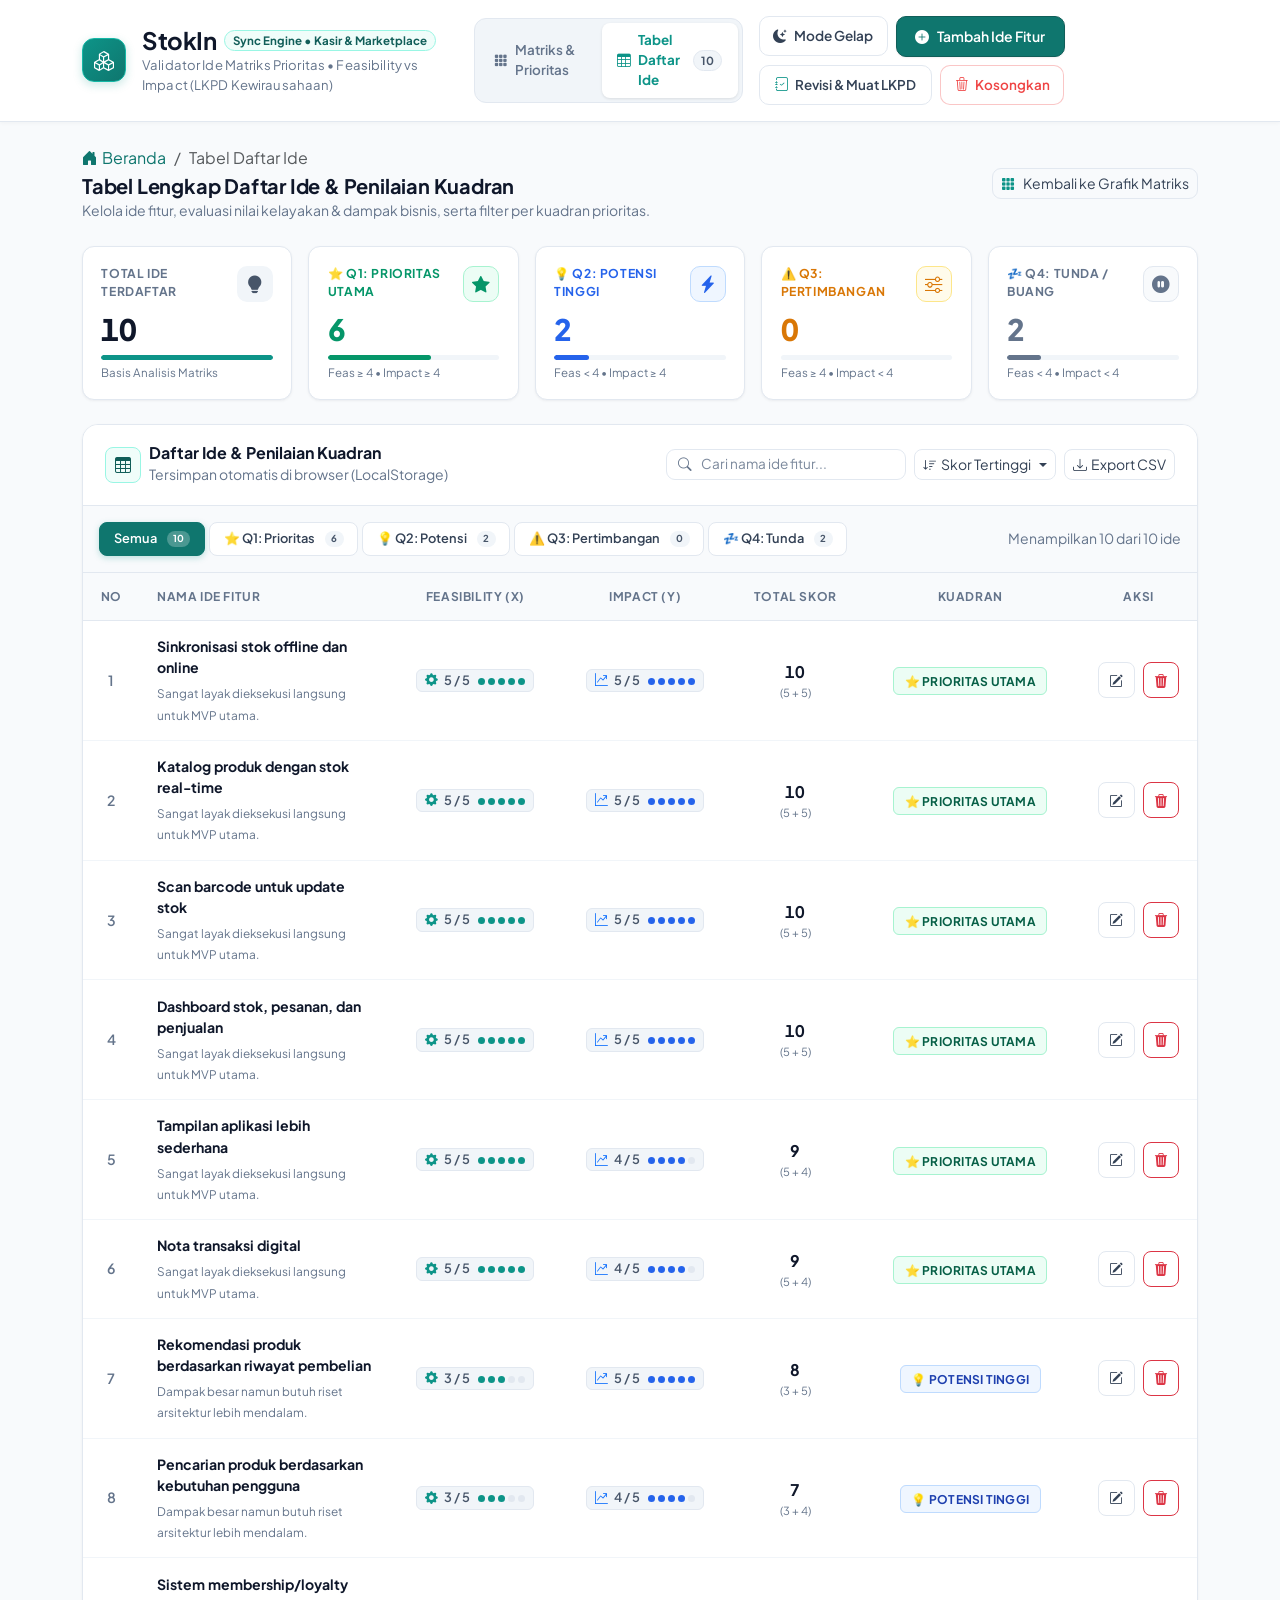
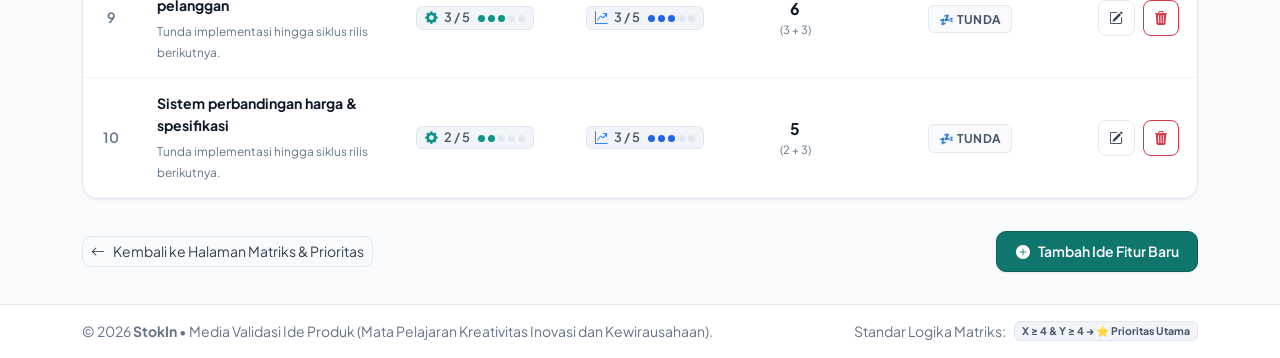
==== daftar-ide.html @ 87175d25 "first commit" ====
<!DOCTYPE html>
<html lang="id">

<head>
    <meta charset="UTF-8">
    <meta name="viewport" content="width=device-width, initial-scale=1.0">
    <title>StokIn - Tabel Daftar Ide & Penilaian Kuadran</title>
    <meta name="description"
        content="Tabel Daftar Lengkap Ide Fitur & Penilaian Kuadran Matriks Prioritas untuk StokIn - Sinkronisasi Stok Kasir & Marketplace.">

    <!-- Google Fonts: Plus Jakarta Sans -->
    <link rel="preconnect" href="https://fonts.googleapis.com">
    <link rel="preconnect" href="https://fonts.gstatic.com" crossorigin>
    <link href="https://fonts.googleapis.com/css2?family=Plus+Jakarta+Sans:wght@400;500;600;700;800&display=swap"
        rel="stylesheet">

    <!-- Bootstrap 5 CSS CDN -->
    <link href="https://cdn.jsdelivr.net/npm/bootstrap@5.3.3/dist/css/bootstrap.min.css" rel="stylesheet">
    <!-- Bootstrap Icons CDN -->
    <link href="https://cdn.jsdelivr.net/npm/bootstrap-icons@1.11.3/font/bootstrap-icons.min.css" rel="stylesheet">

    <style>
        :root {
            /* Palette: Clean Modern SaaS Light Theme (Default) */
            --stokin-bg: #f8fafc;
            --stokin-surface: #ffffff;
            --stokin-header-bg: #ffffff;
            --stokin-card-header: #ffffff;
            --stokin-card-subtle: #f8fafc;
            --stokin-border: #e2e8f0;
            --stokin-border-subtle: #f1f5f9;
            --stokin-text-primary: #0f172a;
            --stokin-text-secondary: #334155;
            --stokin-text-muted: #64748b;
            --stokin-input-bg: #ffffff;
            --stokin-input-border: #cbd5e1;
            --stokin-hover-bg: #f8fafc;
            --stokin-modal-bg: #ffffff;
            --stokin-kpi-bar-track: #f1f5f9;
            --stokin-badge-bg: #f1f5f9;
            --stokin-badge-text: #475569;
            --stokin-pill-group-bg: #f1f5f9;
            --stokin-toast-bg: #ffffff;
            --stokin-toast-text: #0f172a;

            --stokin-teal-900: #134e4a;
            --stokin-teal-800: #115e59;
            --stokin-teal-700: #0f766e;
            --stokin-teal-600: #0d9488;
            --stokin-teal-500: #14b8a6;
            --stokin-teal-200: #99f6e4;
            --stokin-teal-100: #ccfbf1;
            --stokin-teal-50: #f0fdfa;

            /* Quadrant Accents (Light) */
            --q1-emerald: #059669;
            --q1-bg: #ecfdf5;
            --q1-border: #a7f3d0;
            --q1-text: #065f46;

            --q2-blue: #2563eb;
            --q2-bg: #eff6ff;
            --q2-border: #bfdbfe;
            --q2-text: #1e40af;

            --q3-amber: #d97706;
            --q3-bg: #fffbeb;
            --q3-border: #fde68a;
            --q3-text: #92400e;

            --q4-slate: #64748b;
            --q4-bg: #f8fafc;
            --q4-border: #e2e8f0;
            --q4-text: #475569;

            --radius-sm: 8px;
            --radius-md: 12px;
            --radius-lg: 16px;
            --radius-xl: 20px;

            --shadow-subtle: 0 1px 2px 0 rgba(15, 23, 42, 0.04);
            --shadow-card: 0 1px 3px 0 rgba(15, 23, 42, 0.05), 0 1px 2px -1px rgba(15, 23, 42, 0.03);
            --shadow-hover: 0 8px 24px -4px rgba(15, 23, 42, 0.08), 0 4px 6px -2px rgba(15, 23, 42, 0.03);
            --shadow-elevated: 0 20px 25px -5px rgba(15, 23, 42, 0.08), 0 10px 10px -5px rgba(15, 23, 42, 0.04);

            --ease-out-smooth: cubic-bezier(0.16, 1, 0.3, 1);
        }

        /* Dark Theme Variables (Modern Deep Slate / Non-Cyber) */
        [data-theme="dark"] {
            --stokin-bg: #090e17;
            --stokin-surface: #0f172a;
            --stokin-header-bg: #0b1120;
            --stokin-card-header: #0f172a;
            --stokin-card-subtle: #1e293b;
            --stokin-border: #1e293b;
            --stokin-border-subtle: #1e293b;
            --stokin-text-primary: #f8fafc;
            --stokin-text-secondary: #cbd5e1;
            --stokin-text-muted: #94a3b8;
            --stokin-input-bg: #0b1120;
            --stokin-input-border: #334155;
            --stokin-hover-bg: #1e293b;
            --stokin-modal-bg: #0f172a;
            --stokin-kpi-bar-track: #1e293b;
            --stokin-badge-bg: #1e293b;
            --stokin-badge-text: #cbd5e1;
            --stokin-pill-group-bg: #1e293b;
            --stokin-toast-bg: #1e293b;
            --stokin-toast-text: #f8fafc;

            /* Quadrant Accents (Dark) */
            --q1-emerald: #10b981;
            --q1-bg: rgba(16, 185, 129, 0.12);
            --q1-border: rgba(16, 185, 129, 0.3);
            --q1-text: #6ee7b7;

            --q2-blue: #3b82f6;
            --q2-bg: rgba(59, 130, 246, 0.12);
            --q2-border: rgba(59, 130, 246, 0.3);
            --q2-text: #93c5fd;

            --q3-amber: #f59e0b;
            --q3-bg: rgba(245, 158, 11, 0.12);
            --q3-border: rgba(245, 158, 11, 0.3);
            --q3-text: #fcd34d;

            --q4-slate: #94a3b8;
            --q4-bg: rgba(148, 163, 184, 0.1);
            --q4-border: rgba(148, 163, 184, 0.25);
            --q4-text: #cbd5e1;

            --shadow-subtle: 0 1px 2px 0 rgba(0, 0, 0, 0.3);
            --shadow-card: 0 2px 5px rgba(0, 0, 0, 0.35);
            --shadow-hover: 0 8px 20px rgba(0, 0, 0, 0.45);
        }

        * {
            box-sizing: border-box;
        }

        body {
            font-family: 'Plus Jakarta Sans', -apple-system, BlinkMacSystemFont, "Segoe UI", Roboto, sans-serif;
            background-color: var(--stokin-bg);
            color: var(--stokin-text-primary);
            min-height: 100vh;
            display: flex;
            flex-direction: column;
            -webkit-font-smoothing: antialiased;
            -moz-osx-font-smoothing: grayscale;
            transition: background-color 0.25s var(--ease-out-smooth), color 0.25s var(--ease-out-smooth);
        }

        /* Focus Visible */
        a:focus-visible,
        button:focus-visible,
        input:focus-visible,
        select:focus-visible {
            outline: 2px solid var(--stokin-teal-600);
            outline-offset: 2px;
        }

        /* Top Clean Header */
        .stokin-header {
            background-color: var(--stokin-header-bg);
            border-bottom: 1px solid var(--stokin-border);
            box-shadow: 0 1px 4px rgba(0, 0, 0, 0.04);
            position: relative;
            z-index: 30;
            transition: background-color 0.25s var(--ease-out-smooth), border-color 0.25s var(--ease-out-smooth);
        }

        .brand-icon-box {
            width: 44px;
            height: 44px;
            background: linear-gradient(135deg, var(--stokin-teal-600) 0%, var(--stokin-teal-700) 100%);
            border: 1px solid var(--stokin-teal-500);
            border-radius: var(--radius-md);
            display: inline-flex;
            align-items: center;
            justify-content: center;
            color: #ffffff;
            font-size: 1.25rem;
            box-shadow: 0 3px 10px rgba(13, 148, 136, 0.22);
            transition: transform 0.25s var(--ease-out-smooth);
        }

        .brand-link:hover .brand-icon-box {
            transform: scale(1.04);
        }

        /* Nav Pills */
        .nav-pill-group {
            background-color: var(--stokin-pill-group-bg);
            border: 1px solid var(--stokin-border);
            border-radius: 12px;
            padding: 4px;
            display: inline-flex;
            gap: 4px;
        }

        .nav-pill-btn {
            color: var(--stokin-text-muted);
            text-decoration: none;
            font-size: 0.84rem;
            font-weight: 600;
            padding: 0.45rem 0.95rem;
            border-radius: 8px;
            transition: all 0.2s var(--ease-out-smooth);
            display: inline-flex;
            align-items: center;
            gap: 0.5rem;
        }

        .nav-pill-btn:hover {
            color: var(--stokin-text-primary);
            background-color: rgba(255, 255, 255, 0.15);
        }

        .nav-pill-btn.active {
            color: var(--stokin-teal-600);
            background-color: var(--stokin-surface);
            font-weight: 700;
            box-shadow: 0 1px 3px rgba(0, 0, 0, 0.1);
        }

        /* Theme Toggle Button */
        .btn-theme-toggle {
            background-color: var(--stokin-surface);
            color: var(--stokin-text-secondary);
            border: 1px solid var(--stokin-border);
            border-radius: 10px;
            padding: 0.52rem 0.85rem;
            font-size: 0.85rem;
            font-weight: 600;
            display: inline-flex;
            align-items: center;
            gap: 0.45rem;
            cursor: pointer;
            transition: all 0.2s var(--ease-out-smooth);
        }

        .btn-theme-toggle:hover {
            background-color: var(--stokin-hover-bg);
            color: var(--stokin-text-primary);
            border-color: var(--stokin-teal-600);
            transform: translateY(-1px);
        }

        /* Buttons Clean Modern */
        .btn-modern-primary {
            background-color: var(--stokin-teal-600);
            color: #ffffff;
            border: 1px solid var(--stokin-teal-700);
            font-weight: 600;
            font-size: 0.875rem;
            padding: 0.55rem 1.15rem;
            border-radius: 10px;
            display: inline-flex;
            align-items: center;
            gap: 0.5rem;
            transition: all 0.2s var(--ease-out-smooth);
            box-shadow: 0 1px 2px rgba(15, 23, 42, 0.06);
        }

        .btn-modern-primary:hover {
            background-color: var(--stokin-teal-700);
            color: #ffffff;
            transform: translateY(-1px);
            box-shadow: 0 4px 12px rgba(13, 148, 136, 0.25);
        }

        .btn-modern-primary:active {
            transform: translateY(0);
        }

        .btn-modern-outline {
            background-color: var(--stokin-surface);
            color: var(--stokin-text-secondary);
            border: 1px solid var(--stokin-border);
            font-weight: 600;
            font-size: 0.84rem;
            padding: 0.52rem 0.95rem;
            border-radius: 10px;
            display: inline-flex;
            align-items: center;
            gap: 0.45rem;
            transition: all 0.2s var(--ease-out-smooth);
        }

        .btn-modern-outline:hover {
            background-color: var(--stokin-hover-bg);
            color: var(--stokin-text-primary);
            border-color: var(--stokin-slate-400);
            transform: translateY(-1px);
        }

        .btn-modern-danger-outline {
            background-color: var(--stokin-surface);
            color: #ef4444;
            border: 1px solid rgba(239, 68, 68, 0.3);
            font-weight: 600;
            font-size: 0.84rem;
            padding: 0.52rem 0.85rem;
            border-radius: 10px;
            display: inline-flex;
            align-items: center;
            gap: 0.45rem;
            transition: all 0.2s var(--ease-out-smooth);
        }

        .btn-modern-danger-outline:hover {
            background-color: rgba(239, 68, 68, 0.1);
            color: #dc2626;
            border-color: #ef4444;
        }

        /* Modern Card Container */
        .modern-card {
            background: var(--stokin-surface);
            border: 1px solid var(--stokin-border);
            border-radius: var(--radius-lg);
            box-shadow: var(--shadow-card);
            transition: box-shadow 0.25s var(--ease-out-smooth), border-color 0.25s var(--ease-out-smooth), background-color 0.25s var(--ease-out-smooth);
            overflow: hidden;
        }

        .modern-card:hover {
            box-shadow: var(--shadow-hover);
            border-color: var(--stokin-border);
        }

        .modern-card-header {
            padding: 1.15rem 1.4rem;
            background-color: var(--stokin-card-header);
            border-bottom: 1px solid var(--stokin-border);
            display: flex;
            align-items: center;
            justify-content: space-between;
            flex-wrap: wrap;
            gap: 0.75rem;
        }

        /* KPI / Stat Metric Cards */
        .kpi-tile {
            background: var(--stokin-surface);
            border: 1px solid var(--stokin-border);
            border-radius: var(--radius-md);
            padding: 1.1rem 1.15rem;
            box-shadow: var(--shadow-card);
            transition: all 0.22s var(--ease-out-smooth);
            height: 100%;
            display: flex;
            flex-direction: column;
            justify-content: space-between;
            position: relative;
            cursor: pointer;
            user-select: none;
        }

        .kpi-tile:hover {
            transform: translateY(-2px);
            box-shadow: var(--shadow-hover);
            border-color: var(--stokin-teal-500);
        }

        .kpi-tile.active-filter {
            border-color: var(--stokin-teal-600);
            box-shadow: 0 0 0 2px rgba(13, 148, 136, 0.2), var(--shadow-hover);
        }

        .kpi-icon-wrap {
            width: 36px;
            height: 36px;
            border-radius: 10px;
            display: flex;
            align-items: center;
            justify-content: center;
            font-size: 1.1rem;
            font-weight: 700;
        }

        .kpi-num {
            font-size: 1.85rem;
            font-weight: 800;
            line-height: 1.1;
            letter-spacing: -0.03em;
            font-variant-numeric: tabular-nums;
            color: var(--stokin-text-primary);
        }

        .kpi-label {
            font-size: 0.76rem;
            font-weight: 700;
            text-transform: uppercase;
            letter-spacing: 0.05em;
            color: var(--stokin-text-muted);
            margin-bottom: 0.25rem;
        }

        .kpi-bar-track {
            width: 100%;
            height: 5px;
            background-color: var(--stokin-kpi-bar-track);
            border-radius: 999px;
            overflow: hidden;
            margin-top: 0.6rem;
        }

        .kpi-bar-fill {
            height: 100%;
            border-radius: 999px;
            transition: width 0.6s var(--ease-out-smooth);
        }

        /* Quadrant Specific Themes */
        .q1-accent { color: var(--q1-emerald); }
        .q1-bg-soft { background-color: var(--q1-bg); border: 1px solid var(--q1-border); }

        .q2-accent { color: var(--q2-blue); }
        .q2-bg-soft { background-color: var(--q2-bg); border: 1px solid var(--q2-border); }

        .q3-accent { color: var(--q3-amber); }
        .q3-bg-soft { background-color: var(--q3-bg); border: 1px solid var(--q3-border); }

        .q4-accent { color: var(--q4-slate); }
        .q4-bg-soft { background-color: var(--q4-bg); border: 1px solid var(--q4-border); }

        /* Badges */
        .badge-q1 {
            background-color: var(--q1-bg);
            color: var(--q1-text);
            border: 1px solid var(--q1-border);
            font-weight: 700;
            font-size: 0.75rem;
            padding: 0.35rem 0.65rem;
            border-radius: 6px;
            letter-spacing: 0.02em;
        }

        .badge-q2 {
            background-color: var(--q2-bg);
            color: var(--q2-text);
            border: 1px solid var(--q2-border);
            font-weight: 700;
            font-size: 0.75rem;
            padding: 0.35rem 0.65rem;
            border-radius: 6px;
            letter-spacing: 0.02em;
        }

        .badge-q3 {
            background-color: var(--q3-bg);
            color: var(--q3-text);
            border: 1px solid var(--q3-border);
            font-weight: 700;
            font-size: 0.75rem;
            padding: 0.35rem 0.65rem;
            border-radius: 6px;
            letter-spacing: 0.02em;
        }

        .badge-q4 {
            background-color: var(--q4-bg);
            color: var(--q4-text);
            border: 1px solid var(--q4-border);
            font-weight: 700;
            font-size: 0.75rem;
            padding: 0.35rem 0.65rem;
            border-radius: 6px;
            letter-spacing: 0.02em;
        }

        /* Modern Table Customization */
        .table-modern {
            margin-bottom: 0;
            border-collapse: separate;
            border-spacing: 0;
            width: 100%;
        }

        .table-modern th {
            background-color: var(--stokin-card-subtle);
            color: var(--stokin-text-muted);
            font-size: 0.75rem;
            font-weight: 700;
            text-transform: uppercase;
            letter-spacing: 0.05em;
            padding: 0.9rem 1.1rem;
            border-top: none;
            border-bottom: 1px solid var(--stokin-border);
            vertical-align: middle;
            white-space: nowrap;
        }

        .table-modern td {
            padding: 0.95rem 1.1rem;
            vertical-align: middle;
            border-bottom: 1px solid var(--stokin-border-subtle);
            font-size: 0.88rem;
            color: var(--stokin-text-primary);
            background-color: var(--stokin-surface);
            transition: background-color 0.15s ease;
        }

        .table-modern tbody tr:hover td {
            background-color: var(--stokin-hover-bg);
        }

        /* Rating Dots Visualizer */
        .rating-dots {
            display: inline-flex;
            gap: 3px;
            margin-left: 6px;
            vertical-align: middle;
        }

        .rating-dot {
            width: 7px;
            height: 7px;
            border-radius: 50%;
            background-color: var(--stokin-border);
        }

        .rating-dot.filled-feas {
            background-color: #0d9488;
        }

        .rating-dot.filled-imp {
            background-color: #2563eb;
        }

        /* Filter Tab Group */
        .filter-tab-btn {
            background: var(--stokin-surface);
            border: 1px solid var(--stokin-border);
            color: var(--stokin-text-secondary);
            font-size: 0.8rem;
            font-weight: 600;
            padding: 0.42rem 0.85rem;
            border-radius: 8px;
            transition: all 0.18s var(--ease-out-smooth);
            display: inline-flex;
            align-items: center;
            gap: 0.4rem;
        }

        .filter-tab-btn:hover {
            background: var(--stokin-hover-bg);
            color: var(--stokin-text-primary);
        }

        .filter-tab-btn.active {
            background: var(--stokin-teal-600);
            color: #ffffff;
            border-color: var(--stokin-teal-600);
            box-shadow: 0 2px 6px rgba(13, 148, 136, 0.25);
        }

        .filter-tab-btn.active .badge {
            background-color: rgba(255, 255, 255, 0.25) !important;
            color: #ffffff !important;
        }

        /* Search Input */
        .search-input-wrap {
            position: relative;
            min-width: 240px;
        }

        .search-input-wrap i {
            position: absolute;
            left: 12px;
            top: 50%;
            transform: translateY(-50%);
            color: var(--stokin-text-muted);
            pointer-events: none;
            font-size: 0.85rem;
        }

        .search-input-wrap input {
            padding-left: 34px;
            padding-right: 30px;
            border-radius: 9px;
            font-size: 0.85rem;
            border: 1.5px solid var(--stokin-border);
            background-color: var(--stokin-input-bg);
            color: var(--stokin-text-primary);
        }

        .search-input-wrap input:focus {
            border-color: var(--stokin-teal-600);
            box-shadow: 0 0 0 3px rgba(13, 148, 136, 0.16);
            outline: none;
        }

        .search-clear-btn {
            position: absolute;
            right: 8px;
            top: 50%;
            transform: translateY(-50%);
            background: transparent;
            border: none;
            color: var(--stokin-text-muted);
            cursor: pointer;
            padding: 2px 6px;
            display: none;
        }

        /* Segmented Score Selector in Modal */
        .score-segmented-group {
            display: grid;
            grid-template-columns: repeat(5, 1fr);
            gap: 6px;
        }

        .score-btn {
            border: 1.5px solid var(--stokin-border);
            background: var(--stokin-surface);
            color: var(--stokin-text-secondary);
            border-radius: 8px;
            padding: 0.65rem 0.2rem;
            font-size: 0.95rem;
            font-weight: 700;
            display: flex;
            flex-direction: column;
            align-items: center;
            justify-content: center;
            gap: 2px;
            transition: all 0.18s var(--ease-out-smooth);
            cursor: pointer;
        }

        .score-btn small {
            font-size: 0.68rem;
            font-weight: 600;
            opacity: 0.8;
        }

        .score-btn:hover {
            border-color: var(--stokin-teal-500);
            background: var(--stokin-hover-bg);
            color: var(--stokin-teal-600);
        }

        .score-btn.active {
            border-color: var(--stokin-teal-600);
            background: var(--stokin-teal-600);
            color: #ffffff;
            box-shadow: 0 3px 8px rgba(13, 148, 136, 0.28);
        }

        .modal-content {
            background-color: var(--stokin-modal-bg);
            border: 1px solid var(--stokin-border);
            color: var(--stokin-text-primary);
        }

        .form-control-modern {
            border: 1.5px solid var(--stokin-input-border);
            border-radius: 10px;
            padding: 0.65rem 0.9rem;
            font-size: 0.92rem;
            background-color: var(--stokin-input-bg);
            color: var(--stokin-text-primary);
            transition: all 0.2s ease;
        }

        .form-control-modern:focus {
            border-color: var(--stokin-teal-600);
            box-shadow: 0 0 0 3px rgba(13, 148, 136, 0.16);
            outline: none;
        }

        /* Toast Modern */
        .modern-toast {
            background: var(--stokin-toast-bg);
            color: var(--stokin-toast-text);
            border-radius: 12px;
            border: 1px solid var(--stokin-border);
            box-shadow: var(--shadow-elevated);
            padding: 0.75rem 1.1rem;
        }
    </style>
    <link rel="stylesheet" href="stokin-shared.css">
</head>

<body>

    <!-- EXECUTIVE CLEAN LIGHT HEADER -->
    <header class="stokin-header py-3">
        <div class="container-xl">
            <div class="d-flex flex-column flex-xl-row align-items-xl-center justify-content-between gap-3">
                
                <!-- Brand Title & Identity -->
                <div class="d-flex align-items-center gap-3">
                    <a href="index.html" class="brand-link text-decoration-none d-flex align-items-center gap-3">
                        <div class="brand-icon-box" aria-hidden="true">
                            <i class="bi bi-boxes"></i>
                        </div>
                        <div class="min-w-0">
                            <div class="d-flex align-items-center gap-2 flex-wrap">
                                <h1 class="h4 mb-0 fw-bold tracking-tight" style="letter-spacing: -0.02em; color: var(--stokin-text-primary);">StokIn</h1>
                                <span class="badge rounded-pill px-2 py-1 stokin-teal-chip" style="font-size: 0.72rem;">
                                    Sync Engine &bull; Kasir & Marketplace
                                </span>
                            </div>
                            <p class="mb-0 text-muted" style="font-size: 0.82rem; letter-spacing: 0.01em;">
                                Validator Ide Matriks Prioritas &bull; Feasibility vs Impact (LKPD Kewirausahaan)
                            </p>
                        </div>
                    </a>
                </div>

                <!-- Navigation Tabs -->
                <nav class="nav-pill-group my-1 my-xl-0" aria-label="Navigasi Utama">
                    <a href="index.html" class="nav-pill-btn">
                        <i class="bi bi-grid-3x3-gap-fill"></i>
                        <span>Matriks &amp; Prioritas</span>
                    </a>
                    <a href="daftar-ide.html" class="nav-pill-btn active" aria-current="page">
                        <i class="bi bi-table" style="color: var(--stokin-teal-600);"></i>
                        <span>Tabel Daftar Ide</span>
                        <span id="navIdeaCountBadge" class="badge rounded-pill ms-1"
                            style="font-size: 0.7rem; font-weight: 700; background: var(--stokin-badge-bg); color: var(--stokin-badge-text); border: 1px solid var(--stokin-border);">0</span>
                    </a>
                </nav>

                <!-- Actions Top Bar (Includes Dark/Light Toggle) -->
                <div class="d-flex align-items-center gap-2 flex-wrap header-actions-bar">
                    
                    <!-- Dark/Light Mode Toggle Button -->
                    <button id="themeToggleBtn" type="button" class="btn-theme-toggle" aria-label="Ganti tema tampilan (Light/Dark)" title="Ganti Mode Tampilan (Light / Dark)">
                        <i class="bi bi-moon-stars-fill" id="themeIcon"></i>
                        <span id="themeLabel">Mode Gelap</span>
                    </button>

                    <button type="button" class="btn-modern-primary" data-bs-toggle="modal" data-bs-target="#ideaModal">
                        <i class="bi bi-plus-circle-fill"></i>
                        <span>Tambah Ide Fitur</span>
                    </button>
                    <button id="btnLoadDefault" type="button" class="btn-modern-outline" title="Kelola, revisi, impor, atau muat data ide LKPD tanpa ubah kode">
                        <i class="bi bi-journal-check" style="color: var(--stokin-teal-600);"></i>
                        <span>Revisi &amp; Muat LKPD</span>
                    </button>
                    <button id="btnClearAll" type="button" class="btn-modern-danger-outline" title="Kosongkan semua daftar ide">
                        <i class="bi bi-trash3"></i>
                        <span>Kosongkan</span>
                    </button>
                </div>

            </div>
        </div>
    </header>

    <!-- MAIN CONTENT CONTAINER -->
    <main class="container-xl py-3 py-md-4 flex-grow-1">

        <!-- BREADCRUMB & HEADER -->
        <div class="d-flex flex-column flex-md-row align-items-md-center justify-content-between gap-3 mb-4">
            <div>
                <nav aria-label="breadcrumb">
                    <ol class="breadcrumb mb-1 small">
                        <li class="breadcrumb-item">
                            <a href="index.html" class="text-decoration-none" style="color: var(--stokin-teal-700);">
                                <i class="bi bi-house-door-fill me-1"></i>Beranda
                            </a>
                        </li>
                        <li class="breadcrumb-item active" aria-current="page">Tabel Daftar Ide</li>
                    </ol>
                </nav>
                <h2 class="h5 mb-0 fw-bold d-flex align-items-center gap-2" style="letter-spacing: -0.01em; color: var(--stokin-text-primary);">
                    <span>Tabel Lengkap Daftar Ide &amp; Penilaian Kuadran</span>
                </h2>
                <small class="text-muted">Kelola ide fitur, evaluasi nilai kelayakan &amp; dampak bisnis, serta filter per kuadran prioritas.</small>
            </div>

            <div class="d-flex align-items-center gap-2">
                <a href="index.html" class="btn btn-sm btn-outline-secondary d-inline-flex align-items-center gap-2" style="border-radius: 9px; color: var(--stokin-text-secondary); border-color: var(--stokin-border);">
                    <i class="bi bi-grid-3x3-gap-fill" style="color: var(--stokin-teal-600);"></i>
                    <span>Kembali ke Grafik Matriks</span>
                </a>
            </div>
        </div>

        <!-- EXECUTIVE KPI STATS BAR -->
        <section aria-label="Ringkasan Statistik Matriks" class="mb-4">
            <div class="row g-2 g-md-3">
                <div class="col-12 col-xl">
                    <div class="kpi-tile" id="kpiTileTotal" onclick="applyFilter('ALL')" title="Klik untuk tampilkan semua">
                        <div>
                            <div class="d-flex align-items-center justify-content-between mb-2">
                                <span class="kpi-label">Total Ide Terdaftar</span>
                                <div class="kpi-icon-wrap" style="background: var(--stokin-badge-bg); color: var(--stokin-badge-text);">
                                    <i class="bi bi-lightbulb-fill"></i>
                                </div>
                            </div>
                            <div id="statTotal" class="kpi-num">0</div>
                        </div>
                        <div>
                            <div class="kpi-bar-track">
                                <div class="kpi-bar-fill" style="width: 100%; background: var(--stokin-teal-600);"></div>
                            </div>
                            <small class="text-muted d-block mt-1" style="font-size: 0.72rem;">Basis Analisis Matriks</small>
                        </div>
                    </div>
                </div>

                <div class="col-6 col-md-3 col-xl">
                    <div class="kpi-tile" id="kpiTileQ1" onclick="applyFilter('Q1')" title="Klik untuk filter Q1">
                        <div>
                            <div class="d-flex align-items-center justify-content-between mb-2">
                                <span class="kpi-label q1-accent">⭐ Q1: Prioritas Utama</span>
                                <div class="kpi-icon-wrap q1-bg-soft q1-accent">
                                    <i class="bi bi-star-fill"></i>
                                </div>
                            </div>
                            <div id="statQ1" class="kpi-num q1-accent">0</div>
                        </div>
                        <div>
                            <div class="kpi-bar-track">
                                <div id="barQ1" class="kpi-bar-fill" style="width: 0%; background: var(--q1-emerald);"></div>
                            </div>
                            <small class="text-muted d-block mt-1" style="font-size: 0.72rem;">Feas &ge; 4 &bull; Impact &ge; 4</small>
                        </div>
                    </div>
                </div>

                <div class="col-6 col-md-3 col-xl">
                    <div class="kpi-tile" id="kpiTileQ2" onclick="applyFilter('Q2')" title="Klik untuk filter Q2">
                        <div>
                            <div class="d-flex align-items-center justify-content-between mb-2">
                                <span class="kpi-label q2-accent">💡 Q2: Potensi Tinggi</span>
                                <div class="kpi-icon-wrap q2-bg-soft q2-accent">
                                    <i class="bi bi-lightning-charge-fill"></i>
                                </div>
                            </div>
                            <div id="statQ2" class="kpi-num q2-accent">0</div>
                        </div>
                        <div>
                            <div class="kpi-bar-track">
                                <div id="barQ2" class="kpi-bar-fill" style="width: 0%; background: var(--q2-blue);"></div>
                            </div>
                            <small class="text-muted d-block mt-1" style="font-size: 0.72rem;">Feas &lt; 4 &bull; Impact &ge; 4</small>
                        </div>
                    </div>
                </div>

                <div class="col-6 col-md-3 col-xl">
                    <div class="kpi-tile" id="kpiTileQ3" onclick="applyFilter('Q3')" title="Klik untuk filter Q3">
                        <div>
                            <div class="d-flex align-items-center justify-content-between mb-2">
                                <span class="kpi-label q3-accent">⚠️ Q3: Pertimbangan</span>
                                <div class="kpi-icon-wrap q3-bg-soft q3-accent">
                                    <i class="bi bi-sliders"></i>
                                </div>
                            </div>
                            <div id="statQ3" class="kpi-num q3-accent">0</div>
                        </div>
                        <div>
                            <div class="kpi-bar-track">
                                <div id="barQ3" class="kpi-bar-fill" style="width: 0%; background: var(--q3-amber);"></div>
                            </div>
                            <small class="text-muted d-block mt-1" style="font-size: 0.72rem;">Feas &ge; 4 &bull; Impact &lt; 4</small>
                        </div>
                    </div>
                </div>

                <div class="col-6 col-md-3 col-xl">
                    <div class="kpi-tile" id="kpiTileQ4" onclick="applyFilter('Q4')" title="Klik untuk filter Q4">
                        <div>
                            <div class="d-flex align-items-center justify-content-between mb-2">
                                <span class="kpi-label q4-accent">💤 Q4: Tunda / Buang</span>
                                <div class="kpi-icon-wrap q4-bg-soft q4-accent">
                                    <i class="bi bi-pause-circle-fill"></i>
                                </div>
                            </div>
                            <div id="statQ4" class="kpi-num q4-accent">0</div>
                        </div>
                        <div>
                            <div class="kpi-bar-track">
                                <div id="barQ4" class="kpi-bar-fill" style="width: 0%; background: var(--q4-slate);"></div>
                            </div>
                            <small class="text-muted d-block mt-1" style="font-size: 0.72rem;">Feas &lt; 4 &bull; Impact &lt; 4</small>
                        </div>
                    </div>
                </div>
            </div>
        </section>

        <!-- TABLE SECTION -->
        <section aria-label="Tabel Data Ide" class="mb-4">
            <div class="modern-card">
                
                <!-- Table Controls Header -->
                <div class="modern-card-header">
                    <div class="d-flex align-items-center gap-2">
                        <div class="rounded-3 d-flex align-items-center justify-content-center stokin-teal-chip"
                            style="width: 36px; height: 36px;">
                            <i class="bi bi-table fs-6"></i>
                        </div>
                        <div class="min-w-0">
                            <h2 class="h6 mb-0 fw-bold" style="color: var(--stokin-text-primary);">Daftar Ide &amp; Penilaian Kuadran</h2>
                            <small class="text-muted">Tersimpan otomatis di browser (LocalStorage)</small>
                        </div>
                    </div>

                    <!-- Search & Filter Controls -->
                    <div class="d-flex align-items-center gap-2 flex-wrap table-controls-bar">
                        
                        <!-- Search Input -->
                        <div class="search-input-wrap">
                            <i class="bi bi-search"></i>
                            <input type="text" id="searchInput" class="form-control form-control-sm"
                                placeholder="Cari nama ide fitur..." autocomplete="off">
                            <button type="button" id="searchClearBtn" class="search-clear-btn" title="Hapus pencarian">
                                <i class="bi bi-x-circle-fill"></i>
                            </button>
                        </div>

                        <!-- Sort Dropdown -->
                        <div class="dropdown">
                            <button class="btn btn-sm btn-outline-secondary dropdown-toggle d-inline-flex align-items-center gap-1"
                                type="button" id="sortDropdownBtn" data-bs-toggle="dropdown" aria-expanded="false" style="border-radius: 8px; color: var(--stokin-text-secondary); border-color: var(--stokin-border);">
                                <i class="bi bi-sort-down"></i>
                                <span id="sortLabel">Skor Tertinggi</span>
                            </button>
                            <ul class="dropdown-menu dropdown-menu-end shadow-sm" aria-labelledby="sortDropdownBtn" style="font-size: 0.84rem; background: var(--stokin-surface); border-color: var(--stokin-border);">
                                <li><a class="dropdown-item" href="javascript:void(0)" onclick="setSortMode('score_desc')">Total Skor (Tertinggi &rarr; Terendah)</a></li>
                                <li><a class="dropdown-item" href="javascript:void(0)" onclick="setSortMode('score_asc')">Total Skor (Terendah &rarr; Tertinggi)</a></li>
                                <li><hr class="dropdown-divider" style="border-color: var(--stokin-border);"></li>
                                <li><a class="dropdown-item" href="javascript:void(0)" onclick="setSortMode('feas_desc')">Feasibility Tertinggi (X)</a></li>
                                <li><a class="dropdown-item" href="javascript:void(0)" onclick="setSortMode('impact_desc')">Impact Tertinggi (Y)</a></li>
                                <li><a class="dropdown-item" href="javascript:void(0)" onclick="setSortMode('name_asc')">Nama Ide (A &rarr; Z)</a></li>
                            </ul>
                        </div>

                        <!-- Export CSV -->
                        <button id="btnExportCSV" type="button" class="btn btn-sm btn-outline-secondary d-inline-flex align-items-center gap-1" style="border-radius: 8px; color: var(--stokin-text-secondary); border-color: var(--stokin-border);">
                            <i class="bi bi-download"></i>
                            <span>Export CSV</span>
                        </button>
                    </div>
                </div>

                <!-- Quadrant Tab Filter Bar -->
                <div class="p-3 border-bottom d-flex align-items-center justify-content-between flex-wrap gap-2" style="background-color: var(--stokin-card-subtle); border-color: var(--stokin-border) !important;">
                    <div class="d-flex align-items-center gap-1 flex-wrap" role="group" aria-label="Filter Kuadran">
                        <button type="button" class="filter-tab-btn active" data-filter="ALL" onclick="applyFilter('ALL')">
                            Semua <span id="countFilterAll" class="badge rounded-pill ms-1" style="background: var(--stokin-badge-bg); color: var(--stokin-badge-text);">0</span>
                        </button>
                        <button type="button" class="filter-tab-btn" data-filter="Q1" onclick="applyFilter('Q1')">
                            ⭐ Q1: Prioritas <span id="countFilterQ1" class="badge rounded-pill ms-1" style="background: var(--stokin-badge-bg); color: var(--stokin-badge-text);">0</span>
                        </button>
                        <button type="button" class="filter-tab-btn" data-filter="Q2" onclick="applyFilter('Q2')">
                            💡 Q2: Potensi <span id="countFilterQ2" class="badge rounded-pill ms-1" style="background: var(--stokin-badge-bg); color: var(--stokin-badge-text);">0</span>
                        </button>
                        <button type="button" class="filter-tab-btn" data-filter="Q3" onclick="applyFilter('Q3')">
                            ⚠️ Q3: Pertimbangan <span id="countFilterQ3" class="badge rounded-pill ms-1" style="background: var(--stokin-badge-bg); color: var(--stokin-badge-text);">0</span>
                        </button>
                        <button type="button" class="filter-tab-btn" data-filter="Q4" onclick="applyFilter('Q4')">
                            💤 Q4: Tunda <span id="countFilterQ4" class="badge rounded-pill ms-1" style="background: var(--stokin-badge-bg); color: var(--stokin-badge-text);">0</span>
                        </button>
                    </div>

                    <div class="small text-muted" id="filterStatusText">
                        Menampilkan semua ide
                    </div>
                </div>

                <!-- Data Table -->
                <div class="table-responsive">
                    <table class="table-modern">
                        <thead>
                            <tr>
                                <th scope="col" style="width: 50px;" class="text-center">No</th>
                                <th scope="col">Nama Ide Fitur</th>
                                <th scope="col" class="text-center" style="width: 170px;">Feasibility (X)</th>
                                <th scope="col" class="text-center" style="width: 170px;">Impact (Y)</th>
                                <th scope="col" class="text-center" style="width: 130px;">Total Skor</th>
                                <th scope="col" class="text-center" style="width: 220px;">Kuadran</th>
                                <th scope="col" class="text-center" style="width: 115px;">Aksi</th>
                            </tr>
                        </thead>
                        <tbody id="ideaTableBody">
                            <!-- Rendered via JavaScript -->
                        </tbody>
                    </table>
                </div>

                <!-- Empty State Row -->
                <div id="tableEmptyState" class="text-center py-5 d-none">
                    <div class="mb-3 text-muted">
                        <i class="bi bi-inbox fs-1"></i>
                    </div>
                    <h3 class="h6 fw-bold" style="color: var(--stokin-text-primary);">Tidak ada ide yang cocok</h3>
                    <p class="text-muted small mb-3" id="tableEmptyStateMsg">
                        Gunakan tombol Tambah Ide untuk membuat ide baru, atau buka editor untuk merevisi &amp; memuat data ide LKPD.
                    </p>
                    <div class="d-flex justify-content-center gap-2 flex-wrap">
                        <button type="button" class="btn-modern-primary btn-sm" data-bs-toggle="modal" data-bs-target="#ideaModal">
                            <i class="bi bi-plus-circle-fill"></i>
                            <span>Tambah Ide Baru</span>
                        </button>
                        <button id="btnLoadDefaultEmpty" type="button" class="btn btn-outline-secondary btn-sm" style="border-radius: 9px; color: var(--stokin-text-secondary); border-color: var(--stokin-border);">
                            <i class="bi bi-journal-check me-1" style="color: var(--stokin-teal-600);"></i>
                            <span>Revisi &amp; Muat Data LKPD</span>
                        </button>
                    </div>
                </div>

            </div>
        </section>

        <!-- BOTTOM NAVIGATION SHORTCUT -->
        <div class="d-flex justify-content-between align-items-center py-2 flex-wrap gap-2">
            <a href="index.html" class="btn btn-sm btn-outline-secondary d-inline-flex align-items-center gap-2" style="border-radius: 9px; color: var(--stokin-text-secondary); border-color: var(--stokin-border);">
                <i class="bi bi-arrow-left"></i>
                <span>Kembali ke Halaman Matriks &amp; Prioritas</span>
            </a>
            <button type="button" class="btn-modern-primary btn-sm" data-bs-toggle="modal" data-bs-target="#ideaModal">
                <i class="bi bi-plus-circle-fill"></i>
                <span>Tambah Ide Fitur Baru</span>
            </button>
        </div>

    </main>

    <!-- FOOTER -->
    <footer class="border-top py-3 mt-auto" style="background-color: var(--stokin-header-bg); border-color: var(--stokin-border) !important;">
        <div class="container-xl text-center text-md-start d-flex flex-column flex-md-row justify-content-between align-items-center gap-2">
            <div class="text-muted small">
                &copy; 2026 <strong>StokIn</strong> &bull; Media Validasi Ide Produk (Mata Pelajaran Kreativitas Inovasi dan Kewirausahaan).
            </div>
            <div class="small text-muted d-flex align-items-center gap-2">
                <span>Standar Logika Matriks:</span>
                <span class="badge border" style="background: var(--stokin-badge-bg); color: var(--stokin-badge-text); border-color: var(--stokin-border) !important;">
                    X &ge; 4 &amp; Y &ge; 4 &rarr; ⭐ Prioritas Utama
                </span>
            </div>
        </div>
    </footer>

    <!-- MODAL: FORM TAMBAH IDE FITUR INTERAKTIF -->
    <div class="modal fade" id="ideaModal" tabindex="-1" aria-labelledby="ideaModalLabel" aria-hidden="true">
        <div class="modal-dialog modal-dialog-centered">
            <div class="modal-content border shadow-elevated" style="border-radius: var(--radius-lg); overflow: hidden; border-color: var(--stokin-border) !important;">
                
                <div class="modal-header" style="border-bottom: 1px solid var(--stokin-border); background-color: var(--stokin-card-header);">
                    <div class="d-flex align-items-center gap-2">
                        <div class="rounded-3 d-flex align-items-center justify-content-center stokin-teal-chip"
                            style="width: 38px; height: 38px;">
                            <i class="bi bi-lightbulb-fill fs-5"></i>
                        </div>
                        <div class="min-w-0">
                            <h5 class="modal-title h6 mb-0 fw-bold" style="color: var(--stokin-text-primary);" id="ideaModalLabel">Tambah Ide Fitur Baru</h5>
                            <small class="text-muted" style="font-size: 0.74rem;">Penilaian Matriks Feasibility vs Impact</small>
                        </div>
                    </div>
                    <button type="button" class="btn-close" data-bs-dismiss="modal" aria-label="Tutup"></button>
                </div>

                <div class="modal-body p-3 p-sm-4" style="background-color: var(--stokin-modal-bg);">
                    <form id="ideaForm" novalidate>

                        <div class="mb-3">
                            <label for="ideaName" class="form-label fw-bold mb-1" style="font-size: 0.85rem; color: var(--stokin-text-primary);">
                                Nama Ide Fitur <span class="text-danger">*</span>
                            </label>
                            <input type="text" id="ideaName" class="form-control form-control-modern"
                                placeholder="Contoh: Sinkronisasi katalog marketplace multi-channel" required maxlength="80"
                                autocomplete="off">
                            <div class="form-text text-muted" style="font-size: 0.75rem;">
                                Tuliskan solusi inovatif untuk masalah pengelolaan stok toko.
                            </div>
                        </div>

                        <div class="mb-3">
                            <div class="d-flex justify-content-between align-items-center mb-1">
                                <label class="form-label fw-bold mb-0" style="font-size: 0.85rem; color: var(--stokin-text-primary);">
                                    Feasibility (Kelayakan Teknis) <span class="text-danger">*</span>
                                </label>
                                <span class="badge" style="background: var(--stokin-teal-50); color: var(--stokin-teal-700); border: 1px solid var(--stokin-teal-100); font-size: 0.7rem;">Sumbu X</span>
                            </div>
                            
                            <div class="score-segmented-group" id="feasibilityButtons">
                                <button type="button" class="score-btn" data-score="1" onclick="selectFeasScore(1)">
                                    <span>1</span>
                                    <small>Sangat Sulit</small>
                                </button>
                                <button type="button" class="score-btn" data-score="2" onclick="selectFeasScore(2)">
                                    <span>2</span>
                                    <small>Sulit</small>
                                </button>
                                <button type="button" class="score-btn" data-score="3" onclick="selectFeasScore(3)">
                                    <span>3</span>
                                    <small>Sedang</small>
                                </button>
                                <button type="button" class="score-btn" data-score="4" onclick="selectFeasScore(4)">
                                    <span>4</span>
                                    <small>Mudah</small>
                                </button>
                                <button type="button" class="score-btn" data-score="5" onclick="selectFeasScore(5)">
                                    <span>5</span>
                                    <small>Sangat Mudah</small>
                                </button>
                            </div>
                            <input type="hidden" id="feasibilitySelect" required value="">
                            <div id="feasibilityDescText" class="form-text text-muted mt-1" style="font-size: 0.75rem;">
                                Pilih skala 1 (sangat butuh riset berat/biaya) hingga 5 (cepat dibuat, API siap).
                            </div>
                        </div>

                        <div class="mb-3">
                            <div class="d-flex justify-content-between align-items-center mb-1">
                                <label class="form-label fw-bold mb-0" style="font-size: 0.85rem; color: var(--stokin-text-primary);">
                                    Impact (Dampak Bisnis / Toko) <span class="text-danger">*</span>
                                </label>
                                <span class="badge" style="background: var(--stokin-teal-50); color: var(--stokin-teal-700); border: 1px solid var(--stokin-teal-100); font-size: 0.7rem;">Sumbu Y</span>
                            </div>

                            <div class="score-segmented-group" id="impactButtons">
                                <button type="button" class="score-btn" data-score="1" onclick="selectImpactScore(1)">
                                    <span>1</span>
                                    <small>Sangat Rendah</small>
                                </button>
                                <button type="button" class="score-btn" data-score="2" onclick="selectImpactScore(2)">
                                    <span>2</span>
                                    <small>Rendah</small>
                                </button>
                                <button type="button" class="score-btn" data-score="3" onclick="selectImpactScore(3)">
                                    <span>3</span>
                                    <small>Sedang</small>
                                </button>
                                <button type="button" class="score-btn" data-score="4" onclick="selectImpactScore(4)">
                                    <span>4</span>
                                    <small>Tinggi</small>
                                </button>
                                <button type="button" class="score-btn" data-score="5" onclick="selectImpactScore(5)">
                                    <span>5</span>
                                    <small>Sangat Tinggi</small>
                                </button>
                            </div>
                            <input type="hidden" id="impactSelect" required value="">
                            <div id="impactDescText" class="form-text text-muted mt-1" style="font-size: 0.75rem;">
                                Pilih skala 1 (dampak kecil) hingga 5 (krusial mencegah overselling/rugi).
                            </div>
                        </div>

                        <div id="livePreviewBox" class="p-3 rounded-3 mb-4 border d-flex align-items-center justify-content-between" style="background-color: var(--stokin-card-subtle); border-color: var(--stokin-border) !important;">
                            <div>
                                <div class="text-muted small fw-semibold">Prediksi Kuadran:</div>
                                <div id="previewFormulaText" class="text-muted" style="font-size: 0.74rem;">Pilih nilai kelayakan & dampak</div>
                            </div>
                            <span id="previewBadge" class="badge border" style="background: var(--stokin-badge-bg); color: var(--stokin-badge-text); border-color: var(--stokin-border) !important;">Pilih Nilai</span>
                        </div>

                        <div class="d-flex justify-content-between align-items-center gap-2 pt-2 border-top flex-wrap" style="border-color: var(--stokin-border) !important;">
                            <button type="button" id="btnDeleteFromModal" class="btn btn-outline-danger px-3 d-none">
                                <i class="bi bi-trash3-fill me-1"></i>
                                <span>Hapus Ide</span>
                            </button>
                            <div class="d-flex justify-content-end gap-2 ms-auto">
                                <button type="button" class="btn btn-outline-secondary px-3" data-bs-dismiss="modal" style="color: var(--stokin-text-secondary); border-color: var(--stokin-border);">
                                    Batal
                                </button>
                                <button type="submit" id="btnSubmitIdea" class="btn-modern-primary px-4">
                                    <i class="bi bi-plus-circle-fill"></i>
                                    <span>Simpan Ide ke Matriks</span>
                                </button>
                            </div>
                        </div>

                    </form>
                </div>
            </div>
        </div>
    </div>

    <!-- TOAST NOTIFICATION -->
    <div class="toast-container position-fixed bottom-0 end-0 p-3" style="z-index: 1080;">
        <div id="actionToast" class="toast align-items-center modern-toast border-0" role="alert" aria-live="assertive" aria-atomic="true">
            <div class="d-flex">
                <div class="toast-body d-flex align-items-center gap-2" id="toastMessage" style="color: var(--stokin-text-primary);">
                    <i class="bi bi-check-circle-fill text-success"></i> Berhasil disimpan
                </div>
                <button type="button" class="btn-close me-2 m-auto" data-bs-dismiss="toast" aria-label="Tutup"></button>
            </div>
        </div>
    </div>

    <!-- Bootstrap 5 Bundle JS -->
    <script src="https://cdn.jsdelivr.net/npm/bootstrap@5.3.3/dist/js/bootstrap.bundle.min.js"></script>
    <script src="stokin-shared.js"></script>

    <!-- CORE APPLICATION JAVASCRIPT -->
    <script>
        let ideas = [];
        let currentFilter = 'ALL';
        let currentSort = 'score_desc';
        let searchQuery = '';
        let stokinCtrl = null;

        const feasibilitySelect = document.getElementById('feasibilitySelect');
        const impactSelect = document.getElementById('impactSelect');
        const previewBadge = document.getElementById('previewBadge');
        const previewFormulaText = document.getElementById('previewFormulaText');
        const ideaTableBody = document.getElementById('ideaTableBody');
        const tableEmptyState = document.getElementById('tableEmptyState');
        const tableEmptyStateMsg = document.getElementById('tableEmptyStateMsg');
        const btnClearAll = document.getElementById('btnClearAll');
        const btnExportCSV = document.getElementById('btnExportCSV');
        const actionToastEl = document.getElementById('actionToast');
        const toastMessage = document.getElementById('toastMessage');

        const searchInput = document.getElementById('searchInput');
        const searchClearBtn = document.getElementById('searchClearBtn');
        const sortLabel = document.getElementById('sortLabel');
        const filterStatusText = document.getElementById('filterStatusText');

        const statTotal = document.getElementById('statTotal');
        const statQ1 = document.getElementById('statQ1');
        const statQ2 = document.getElementById('statQ2');
        const statQ3 = document.getElementById('statQ3');
        const statQ4 = document.getElementById('statQ4');
        const navIdeaCountBadge = document.getElementById('navIdeaCountBadge');

        const barQ1 = document.getElementById('barQ1');
        const barQ2 = document.getElementById('barQ2');
        const barQ3 = document.getElementById('barQ3');
        const barQ4 = document.getElementById('barQ4');

        const countFilterAll = document.getElementById('countFilterAll');
        const countFilterQ1 = document.getElementById('countFilterQ1');
        const countFilterQ2 = document.getElementById('countFilterQ2');
        const countFilterQ3 = document.getElementById('countFilterQ3');
        const countFilterQ4 = document.getElementById('countFilterQ4');

        const bsToast = (typeof bootstrap !== 'undefined' && actionToastEl)
            ? new bootstrap.Toast(actionToastEl, { delay: 2800 })
            : null;

        function showNotification(message, iconClass = 'bi-check-circle-fill text-success') {
            if (toastMessage) {
                toastMessage.innerHTML = `<i class="bi ${iconClass}"></i> <span>${message}</span>`;
            }
            if (bsToast) bsToast.show();
        }

        function evaluateIdea(feasibility, impact) {
            return window.StokIn.evaluateIdea(feasibility, impact);
        }

        function escapeHtml(str) {
            return window.StokIn.escapeHtml(str);
        }

        function openEditIdeaModal(id) {
            if (stokinCtrl) stokinCtrl.openEditModal(id);
        }

        function animateValue(element, targetValue) {
            return window.StokIn.animateValue(element, targetValue);
        }

        function renderStats() {
            const total = ideas.length;
            animateValue(statTotal, total);
            if (navIdeaCountBadge) {
                navIdeaCountBadge.textContent = total;
            }

            let q1 = 0, q2 = 0, q3 = 0, q4 = 0;

            ideas.forEach(item => {
                const ev = evaluateIdea(item.feasibility, item.impact);
                if (ev.quadrantKey === 'Q1') q1++;
                else if (ev.quadrantKey === 'Q2') q2++;
                else if (ev.quadrantKey === 'Q3') q3++;
                else if (ev.quadrantKey === 'Q4') q4++;
            });

            animateValue(statQ1, q1);
            animateValue(statQ2, q2);
            animateValue(statQ3, q3);
            animateValue(statQ4, q4);

            if (countFilterAll) countFilterAll.textContent = total;
            if (countFilterQ1) countFilterQ1.textContent = q1;
            if (countFilterQ2) countFilterQ2.textContent = q2;
            if (countFilterQ3) countFilterQ3.textContent = q3;
            if (countFilterQ4) countFilterQ4.textContent = q4;

            const pct = (count) => total > 0 ? `${Math.round((count / total) * 100)}%` : '0%';
            if (barQ1) barQ1.style.width = pct(q1);
            if (barQ2) barQ2.style.width = pct(q2);
            if (barQ3) barQ3.style.width = pct(q3);
            if (barQ4) barQ4.style.width = pct(q4);
        }

        function getFilteredAndSortedIdeas() {
            let result = ideas.filter(item => {
                if (currentFilter === 'ALL') return true;
                const ev = evaluateIdea(item.feasibility, item.impact);
                return ev.quadrantKey === currentFilter;
            });

            if (searchQuery.trim() !== '') {
                const q = searchQuery.toLowerCase().trim();
                result = result.filter(item => item.name.toLowerCase().includes(q));
            }

            result.sort((a, b) => {
                const scoreA = Number(a.feasibility) + Number(a.impact);
                const scoreB = Number(b.feasibility) + Number(b.impact);

                if (currentSort === 'score_desc') {
                    if (scoreB !== scoreA) return scoreB - scoreA;
                    if (b.impact !== a.impact) return b.impact - a.impact;
                    return b.feasibility - a.feasibility;
                } else if (currentSort === 'score_asc') {
                    if (scoreA !== scoreB) return scoreA - scoreB;
                    return a.feasibility - b.feasibility;
                } else if (currentSort === 'feas_desc') {
                    if (b.feasibility !== a.feasibility) return b.feasibility - a.feasibility;
                    return b.impact - a.impact;
                } else if (currentSort === 'impact_desc') {
                    if (b.impact !== a.impact) return b.impact - a.impact;
                    return b.feasibility - a.feasibility;
                } else if (currentSort === 'name_asc') {
                    return a.name.localeCompare(b.name);
                }
                return 0;
            });

            return result;
        }

        function renderRatingDots(val, type) {
            let dots = '';
            for (let i = 1; i <= 5; i++) {
                const filledClass = i <= val ? (type === 'feas' ? 'filled-feas' : 'filled-imp') : '';
                dots += `<span class="rating-dot ${filledClass}"></span>`;
            }
            return `<span class="rating-dots" aria-hidden="true">${dots}</span>`;
        }

        function renderTable() {
            if (!ideaTableBody) return;
            ideaTableBody.innerHTML = '';

            const list = getFilteredAndSortedIdeas();

            if (list.length === 0) {
                tableEmptyState.classList.remove('d-none');
                if (searchQuery.trim() !== '') {
                    tableEmptyStateMsg.textContent = `Tidak ditemukan ide fitur yang mengandung kata "${searchQuery}".`;
                } else if (currentFilter !== 'ALL') {
                    tableEmptyStateMsg.textContent = `Belum ada ide di kuadran ${currentFilter}. Tambahkan ide baru atau pilih kuadran lain.`;
                } else {
                    tableEmptyStateMsg.textContent = `Gunakan tombol Tambah Ide untuk membuat ide baru, atau buka "Revisi & Muat LKPD" untuk mengisi/mengimpor daftar ide.`;
                }
            } else {
                tableEmptyState.classList.add('d-none');
            }

            if (filterStatusText) {
                let txt = `Menampilkan ${list.length} dari ${ideas.length} ide`;
                if (currentFilter !== 'ALL') txt += ` (${currentFilter})`;
                if (searchQuery.trim() !== '') txt += ` untuk pencarian "${searchQuery}"`;
                filterStatusText.textContent = txt;
            }

            list.forEach((item, index) => {
                const ev = evaluateIdea(item.feasibility, item.impact);
                const tr = document.createElement('tr');

                tr.innerHTML = `
                    <td class="text-center fw-semibold text-muted" data-col="no">${index + 1}</td>
                    <td data-col="name">
                        <div class="fw-bold mb-1" style="color: var(--stokin-text-primary);">
                            <span class="badge border me-1 d-inline-block d-md-none" style="font-size: 0.7rem; background: var(--stokin-badge-bg); color: var(--stokin-badge-text); border-color: var(--stokin-border) !important;">#${index + 1}</span>
                            ${escapeHtml(item.name)}
                        </div>
                        <small class="text-muted" style="font-size: 0.74rem;">${ev.advice}</small>
                    </td>
                    <td class="text-center" data-col="feas" data-label="Feasibility (X)">
                        <span class="badge border px-2 py-1 fw-semibold" style="font-size: 0.8rem; background: var(--stokin-badge-bg); color: var(--stokin-badge-text); border-color: var(--stokin-border) !important;">
                            <i class="bi bi-gear-fill me-1" style="color: var(--stokin-teal-600);"></i>
                            ${item.feasibility} / 5
                            ${renderRatingDots(item.feasibility, 'feas')}
                        </span>
                    </td>
                    <td class="text-center" data-col="impact" data-label="Impact (Y)">
                        <span class="badge border px-2 py-1 fw-semibold" style="font-size: 0.8rem; background: var(--stokin-badge-bg); color: var(--stokin-badge-text); border-color: var(--stokin-border) !important;">
                            <i class="bi bi-graph-up-arrow me-1 text-primary"></i>
                            ${item.impact} / 5
                            ${renderRatingDots(item.impact, 'imp')}
                        </span>
                    </td>
                    <td class="text-center" data-col="score" data-label="Total Skor">
                        <span class="fw-bold fs-6" style="font-variant-numeric: tabular-nums; color: var(--stokin-text-primary);">${ev.totalScore}</span>
                        <small class="text-muted d-block" style="font-size: 0.7rem;">(${item.feasibility} + ${item.impact})</small>
                    </td>
                    <td class="text-center" data-col="quadrant" data-label="Kuadran">
                        <span class="${ev.badgeClass}">${ev.quadrant}</span>
                    </td>
                    <td class="text-center" data-col="actions" data-label="Aksi">
                        <div class="d-inline-flex align-items-center justify-content-center gap-2">
                            <button 
                                type="button" 
                                class="btn btn-sm btn-outline-secondary btn-row-action btn-edit-idea" 
                                data-id="${escapeHtml(item.id)}"
                                title="Edit Ide"
                                aria-label="Edit ide ${escapeHtml(item.name)}"
                                style="color: var(--stokin-text-secondary); border-color: var(--stokin-border);"
                            >
                                <i class="bi bi-pencil-square"></i>
                            </button>
                            <button 
                                type="button" 
                                class="btn btn-sm btn-outline-danger btn-row-action btn-delete-idea" 
                                data-id="${escapeHtml(item.id)}"
                                title="Hapus Ide"
                                aria-label="Hapus ide ${escapeHtml(item.name)}"
                            >
                                <i class="bi bi-trash3-fill"></i>
                            </button>
                        </div>
                    </td>
                `;

                ideaTableBody.appendChild(tr);
            });

            ideaTableBody.querySelectorAll('.btn-edit-idea').forEach(btn => {
                btn.addEventListener('click', function () {
                    openEditIdeaModal(this.getAttribute('data-id'));
                });
            });

            ideaTableBody.querySelectorAll('.btn-delete-idea').forEach(btn => {
                btn.addEventListener('click', function () {
                    const id = this.getAttribute('data-id');
                    deleteIdea(id);
                });
            });
        }

        function renderAll() {
            renderStats();
            renderTable();
        }

        function applyFilter(quadrantKey) {
            currentFilter = quadrantKey;

            const filterBtns = document.querySelectorAll('.filter-tab-btn');
            filterBtns.forEach(b => {
                if (b.getAttribute('data-filter') === quadrantKey) {
                    b.classList.add('active');
                } else {
                    b.classList.remove('active');
                }
            });

            const kpiTiles = {
                'ALL': document.getElementById('kpiTileTotal'),
                'Q1': document.getElementById('kpiTileQ1'),
                'Q2': document.getElementById('kpiTileQ2'),
                'Q3': document.getElementById('kpiTileQ3'),
                'Q4': document.getElementById('kpiTileQ4')
            };

            Object.keys(kpiTiles).forEach(key => {
                if (kpiTiles[key]) {
                    if (key === quadrantKey) {
                        kpiTiles[key].classList.add('active-filter');
                    } else {
                        kpiTiles[key].classList.remove('active-filter');
                    }
                }
            });

            renderTable();
        }

        function setSortMode(mode) {
            currentSort = mode;
            const labels = {
                'score_desc': 'Total Skor (Tertinggi)',
                'score_asc': 'Total Skor (Terendah)',
                'feas_desc': 'Feasibility (X)',
                'impact_desc': 'Impact (Y)',
                'name_asc': 'Nama Ide (A-Z)'
            };
            if (sortLabel) {
                sortLabel.textContent = labels[mode] || 'Urutkan';
            }

            document.querySelectorAll('.dropdown-item').forEach(el => {
                if (el.getAttribute('onclick')?.includes(mode)) {
                    el.classList.add('active');
                } else {
                    el.classList.remove('active');
                }
            });

            renderTable();
        }

        searchInput.addEventListener('input', function () {
            searchQuery = this.value;
            if (searchQuery.trim().length > 0) {
                searchClearBtn.style.display = 'block';
            } else {
                searchClearBtn.style.display = 'none';
            }
            renderTable();
        });

        searchClearBtn.addEventListener('click', function () {
            searchInput.value = '';
            searchQuery = '';
            searchClearBtn.style.display = 'none';
            searchInput.focus();
            renderTable();
        });

        function selectFeasScore(score) {
            feasibilitySelect.value = score;
            const buttons = document.querySelectorAll('#feasibilityButtons .score-btn');
            buttons.forEach(btn => {
                if (parseInt(btn.getAttribute('data-score'), 10) === score) {
                    btn.classList.add('active');
                } else {
                    btn.classList.remove('active');
                }
            });

            const labels = {
                1: '1 - Sangat Sulit (Butuh riset arsitektur mendalam / biaya tinggi)',
                2: '2 - Sulit (Butuh keahlian teknis ekstra / integrasi rumit)',
                3: '3 - Sedang (Resource standar & alur kerja normal)',
                4: '4 - Mudah (Tersedia dokumentasi & library jelas)',
                5: '5 - Sangat Mudah (Cepat dibuat, teknologi siap & minim biaya)'
            };
            document.getElementById('feasibilityDescText').textContent = labels[score];
            updateLivePreview();
        }

        function selectImpactScore(score) {
            impactSelect.value = score;
            const buttons = document.querySelectorAll('#impactButtons .score-btn');
            buttons.forEach(btn => {
                if (parseInt(btn.getAttribute('data-score'), 10) === score) {
                    btn.classList.add('active');
                } else {
                    btn.classList.remove('active');
                }
            });

            const labels = {
                1: '1 - Sangat Rendah (Dampak minim ke operasional harian)',
                2: '2 - Rendah (Manfaat kecil / jarang dipakai kasir)',
                3: '3 - Sedang (Membantu kelancaran transaksi harian toko)',
                4: '4 - Tinggi (Meningkatkan efisiensi kerja & penjualan nyata)',
                5: '5 - Sangat Tinggi (Krusial mencegah selisih stok & kerugian toko)'
            };
            document.getElementById('impactDescText').textContent = labels[score];
            updateLivePreview();
        }

        function updateLivePreview() {
            const f = feasibilitySelect.value;
            const i = impactSelect.value;

            if (!f || !i) {
                previewBadge.className = 'badge bg-secondary-subtle text-secondary border';
                previewBadge.textContent = 'Pilih Nilai';
                previewFormulaText.textContent = 'Pilih skor kelayakan & dampak untuk kalkulasi';
                return;
            }

            const ev = evaluateIdea(f, i);
            previewBadge.className = ev.badgeClass;
            previewBadge.textContent = `${ev.quadrant} (Total: ${ev.totalScore})`;
            previewFormulaText.textContent = `Feas: ${f} + Impact: ${i} = ${ev.totalScore}/10 \u2022 ${ev.advice}`;
        }

        function deleteIdea(id) {
            const target = ideas.find(i => i.id === id);
            const name = target ? target.name : 'ini';

            if (confirm(`Apakah Anda yakin ingin menghapus ide:\n"${name}"?`)) {
                ideas = ideas.filter(i => i.id !== id);
                window.StokIn.saveIdeas(ideas);
                renderAll();
                showNotification(`Ide "${name}" telah dihapus.`, 'bi-trash3-fill text-danger');
            }
        }

        btnClearAll.addEventListener('click', function () {
            if (ideas.length === 0) {
                showNotification('Daftar ide sudah kosong.', 'bi-info-circle-fill text-info');
                return;
            }
            if (confirm('Hapus semua data ide aktif saat ini?')) {
                ideas = [];
                window.StokIn.saveIdeas(ideas);
                renderAll();
                showNotification('Semua data ide sebelumnya telah dihapus.', 'bi-trash-fill text-secondary');
            }
        });

        btnExportCSV.addEventListener('click', function () {
            if (ideas.length === 0) {
                showNotification('Tidak ada data ide untuk diexport!', 'bi-exclamation-triangle-fill text-warning');
                return;
            }

            window.StokIn.exportIdeasToCsv(ideas, 'stokin_daftar_ide_kuadran.csv');
            showNotification('Data matriks berhasil diexport ke CSV!');
        });

        document.addEventListener('DOMContentLoaded', function () {
            ideas = window.StokIn.loadIdeas();
            stokinCtrl = window.StokIn.initAppControllers({
                getIdeas: () => ideas,
                setIdeas: (next) => { ideas = next; },
                onDataChanged: renderAll,
                notify: showNotification,
                selectFeasScore: selectFeasScore,
                selectImpactScore: selectImpactScore,
                updateLivePreview: updateLivePreview
            });
            window.stokinCtrl = stokinCtrl;
            renderAll();
            updateLivePreview();
        });
    </script>
</body>

</html>
---- stokin-shared.css ----
/* ==========================================================================
   StokIn Shared Stylesheet
   Contrast fixes (WCAG AA), unified dark/light tokens, LKPD Batch Editor Modal,
   and multi-device responsive rules (mobile 320px, tablet 768px, desktop 1200px+)
   ========================================================================== */

html,
body {
    max-width: 100%;
    overflow-x: clip;
}

.text-muted {
    color: var(--stokin-text-muted) !important;
}

.form-control-modern::placeholder,
.form-control::placeholder {
    color: var(--stokin-text-muted);
    opacity: 0.85;
}

/* Keyboard Focus Accessibility (R-32) */
a:focus-visible,
button:focus-visible,
input:focus-visible,
select:focus-visible,
textarea:focus-visible {
    outline: 2px solid var(--stokin-teal-600) !important;
    outline-offset: 2px !important;
}

/* Prevent flex squishing on fixed-size icon badges & allow text truncation */
.brand-icon-box,
.kpi-icon-wrap,
.modern-card-header .rounded-3,
.modal-header .rounded-3 {
    flex-shrink: 0;
}

.brand-link,
.modern-card-header > div {
    min-width: 0;
}

/* Minimum comfortable interactive heights on touch viewports */
.btn-modern-primary,
.btn-modern-outline,
.btn-modern-danger-outline,
.btn-theme-toggle {
    min-height: 40px;
    justify-content: center;
}

/* Ensure WCAG AA 4.5:1+ contrast on Teal primary buttons (#ffffff on #0f766e = 5.47:1) */
.btn-modern-primary {
    background-color: var(--stokin-teal-700) !important;
    border-color: var(--stokin-teal-800) !important;
    color: #ffffff !important;
}

.btn-modern-primary:hover {
    background-color: var(--stokin-teal-800) !important;
    color: #ffffff !important;
}

.chart-filter-btn.active,
.filter-tab-btn.active,
.score-btn.active {
    background-color: var(--stokin-teal-700) !important;
    border-color: var(--stokin-teal-700) !important;
    color: #ffffff !important;
}

/* Unified Nav Pill styling (supports both .nav-pill-btn and .nav-pill-link) */
.nav-pill-link {
    color: var(--stokin-text-muted);
    text-decoration: none;
    font-size: 0.84rem;
    font-weight: 600;
    padding: 0.45rem 0.95rem;
    border-radius: 8px;
    transition: all 0.2s var(--ease-out-smooth);
    display: inline-flex;
    align-items: center;
    gap: 0.5rem;
}

.nav-pill-link:hover {
    color: var(--stokin-text-primary);
    background-color: var(--stokin-hover-bg);
}

.nav-pill-link.active {
    color: var(--stokin-teal-700);
    background-color: var(--stokin-surface);
    font-weight: 700;
    box-shadow: 0 1px 3px rgba(0, 0, 0, 0.1);
}

[data-theme="dark"] .nav-pill-link.active,
[data-theme="dark"] .nav-pill-btn.active {
    color: #5eead4;
}

/* Soft Teal Badges / Icon Wrappers compatible with Light & Dark */
.stokin-teal-chip {
    background-color: var(--stokin-teal-50) !important;
    color: var(--stokin-teal-800) !important;
    border: 1px solid var(--stokin-teal-200) !important;
}

[data-theme="dark"] .stokin-teal-chip {
    background-color: rgba(20, 184, 166, 0.14) !important;
    color: #5eead4 !important;
    border-color: rgba(45, 212, 191, 0.35) !important;
}

/* Dark Mode Modal, Close Button & Dropdown Contrast */
[data-theme="dark"] .btn-close {
    filter: invert(1) grayscale(100%) brightness(200%);
}

[data-theme="dark"] .modal-content {
    background-color: var(--stokin-modal-bg);
    border-color: var(--stokin-border);
    color: var(--stokin-text-primary);
}

[data-theme="dark"] .modal-header,
[data-theme="dark"] .modal-footer {
    background-color: var(--stokin-card-header) !important;
    border-color: var(--stokin-border) !important;
}

[data-theme="dark"] .modal-body {
    background-color: var(--stokin-modal-bg) !important;
}

[data-theme="dark"] .dropdown-menu {
    background-color: var(--stokin-surface);
    border-color: var(--stokin-border);
    color: var(--stokin-text-primary);
}

[data-theme="dark"] .dropdown-item {
    color: var(--stokin-text-secondary);
}

[data-theme="dark"] .dropdown-item:hover,
[data-theme="dark"] .dropdown-item:focus {
    background-color: var(--stokin-hover-bg);
    color: var(--stokin-text-primary);
}

[data-theme="dark"] .dropdown-item.active {
    background-color: var(--stokin-teal-700);
    color: #ffffff;
}

/* Table Row Action Buttons (Edit & Delete) */
.btn-row-action {
    border-radius: 8px;
    padding: 0.35rem 0.65rem;
    min-width: 36px;
    min-height: 36px;
    display: inline-flex;
    align-items: center;
    justify-content: center;
    transition: all 0.15s ease;
}

/* Responsive Hero Divider between main details & dials */
.stokin-hero-divider {
    border-top: 1px solid var(--stokin-border);
    padding-top: 1.25rem;
    margin-top: 0.25rem;
}

@media (min-width: 992px) {
    .stokin-hero-divider {
        border-top: none;
        border-left: 1px solid var(--stokin-border);
        padding-top: 0;
        padding-left: 1.5rem;
        margin-top: 0;
    }
}

.hero-mvp-card h3 {
    font-size: clamp(1.22rem, 3.2vw, 1.75rem);
    word-break: break-word;
}

/* Legend Cards: Safe Flex Wrapping & Zero Clipping on All Widths */
.legend-card {
    min-width: 0;
    flex-wrap: wrap;
}

.legend-card > :first-child {
    min-width: 0;
    flex: 1 1 auto;
}

.legend-card .badge {
    flex-shrink: 0;
    max-width: 100%;
}

/* Fluid KPI Sizing & Spacing */
.kpi-num {
    font-size: clamp(1.35rem, 3.2vw, 1.85rem);
}

.kpi-tile > div:first-child > .d-flex {
    gap: 0.45rem;
}

.kpi-label {
    min-width: 0;
    overflow-wrap: break-word;
}

@media (min-width: 768px) and (max-width: 1199.98px) {
    .kpi-tile {
        padding: 0.9rem;
    }

    .kpi-label {
        font-size: 0.68rem;
        letter-spacing: 0.02em;
        line-height: 1.25;
    }

    .kpi-icon-wrap {
        width: 30px;
        height: 30px;
        font-size: 0.9rem;
    }
}

/* Responsive Chart Container Height */
.chart-box {
    height: 300px;
}

@media (min-width: 576px) {
    .chart-box {
        height: 360px;
    }
}

@media (min-width: 992px) {
    .chart-box {
        height: 450px;
    }
}

/* Chart Empty State Overlay */
.chart-empty-overlay {
    position: absolute;
    inset: 0;
    background-color: rgba(248, 250, 252, 0.92);
    display: flex;
    flex-direction: column;
    align-items: center;
    justify-content: center;
    text-align: center;
    padding: 1.25rem;
    border-radius: var(--radius-md);
    z-index: 5;
}

[data-theme="dark"] .chart-empty-overlay {
    background-color: rgba(15, 23, 42, 0.92);
}

/* ==========================================================================
   BREAKPOINT REFLOW: TABLET & SMALL MOBILE (< 1200px, < 768px, < 576px)
   ========================================================================== */

/* Header & Navigation (< 768px and < 576px) */
@media (max-width: 575.98px) {
    .stokin-header .container-xl {
        padding-left: 0.85rem;
        padding-right: 0.85rem;
    }

    .nav-pill-group {
        width: 100%;
        display: flex;
        flex-wrap: wrap;
        gap: 0.35rem;
    }

    .nav-pill-btn,
    .nav-pill-link {
        flex: 1 1 auto;
        min-width: 0;
        min-height: 44px;
        justify-content: center;
        text-align: center;
        padding: 0.55rem 0.65rem;
        font-size: 0.79rem;
        line-height: 1.2;
        white-space: normal;
    }

    .header-actions-bar {
        display: grid !important;
        grid-template-columns: repeat(2, minmax(0, 1fr));
        gap: 0.5rem !important;
        width: 100%;
    }

    .header-actions-bar > button,
    .header-actions-bar > a {
        width: 100%;
        padding-left: 0.65rem;
        padding-right: 0.65rem;
        font-size: 0.8rem;
        min-height: 44px;
    }

    .kpi-tile {
        padding: 0.85rem 0.9rem;
    }

    .kpi-label {
        font-size: 0.68rem;
        letter-spacing: 0.03em;
        line-height: 1.25;
    }

    .kpi-icon-wrap {
        width: 30px;
        height: 30px;
        font-size: 0.95rem;
        border-radius: 8px;
    }

    .modern-card-header {
        padding: 0.95rem 1rem;
    }

    .chart-filter-btn,
    .filter-tab {
        min-height: 44px;
        padding: 0.45rem 0.7rem;
        font-size: 0.76rem;
    }

    .btn-modern-primary,
    .btn-modern-outline,
    .btn-modern-danger-outline,
    .btn-theme-toggle,
    .btn-row-action {
        min-height: 44px;
    }

    /* Segmented Score Buttons in Modal: clean wrapping on 320-430px phones */
    .score-segmented-group {
        gap: 4px;
    }

    .score-btn {
        padding: 0.5rem 0.15rem;
        min-width: 0;
        min-height: 54px;
    }

    .score-btn small {
        font-size: 0.6rem;
        line-height: 1.15;
        text-align: center;
        overflow-wrap: break-word;
    }
}

/* Search & Table Controls + Stacked Mobile Table (< 768px) */
@media (max-width: 767.98px) {
    .table-controls-bar {
        width: 100%;
    }

    .search-input-wrap {
        width: 100%;
        min-width: 0;
        flex: 1 1 100%;
    }

    .table-controls-bar .dropdown,
    .table-controls-bar #btnExportCSV {
        flex: 1 1 auto;
    }

    .table-controls-bar .dropdown .dropdown-toggle,
    .table-controls-bar #btnExportCSV {
        width: 100%;
        min-height: 40px;
        justify-content: center;
    }

    .table-responsive {
        overflow-x: visible;
    }

    .table-modern thead {
        display: none;
    }

    .table-modern,
    .table-modern tbody,
    .table-modern tr,
    .table-modern td {
        display: block;
        width: 100%;
    }

    .table-modern tbody {
        padding: 0.65rem;
        background-color: var(--stokin-card-subtle);
    }

    .table-modern tbody tr {
        margin-bottom: 0.75rem;
        border: 1px solid var(--stokin-border);
        border-radius: 12px;
        background-color: var(--stokin-surface);
        box-shadow: var(--shadow-subtle);
        overflow: hidden;
    }

    .table-modern tbody tr:last-child {
        margin-bottom: 0;
    }

    .table-modern td {
        display: flex;
        align-items: center;
        justify-content: space-between;
        gap: 0.75rem;
        padding: 0.6rem 0.9rem;
        text-align: right !important;
        border-bottom: 1px solid var(--stokin-border-subtle);
        background-color: transparent;
    }

    .table-modern td[data-col="no"] {
        display: none;
    }

    .table-modern td[data-col="name"] {
        display: block;
        text-align: left !important;
        padding: 0.8rem 0.9rem;
        background-color: var(--stokin-surface);
    }

    .table-modern td[data-col="actions"] {
        border-bottom: none;
        padding: 0.65rem 0.9rem;
    }

    .table-modern td[data-label]::before {
        content: attr(data-label);
        font-size: 0.72rem;
        font-weight: 700;
        text-transform: uppercase;
        letter-spacing: 0.04em;
        color: var(--stokin-text-muted);
        text-align: left;
        flex-shrink: 0;
    }

    .table-modern td[data-col="name"]::before {
        display: none;
    }

    .btn-row-action {
        min-height: 44px;
        min-width: 44px;
        padding: 0.45rem 0.85rem;
    }
}

/* LKPD Flexible Revision Modal */
.lkpd-tab-nav {
    display: inline-flex;
    flex-wrap: wrap;
    gap: 6px;
    background-color: var(--stokin-pill-group-bg);
    border: 1px solid var(--stokin-border);
    border-radius: 10px;
    padding: 4px;
    max-width: 100%;
}

.lkpd-tab-btn {
    border: none;
    background: transparent;
    color: var(--stokin-text-muted);
    font-size: 0.84rem;
    font-weight: 600;
    padding: 0.45rem 0.9rem;
    border-radius: 7px;
    display: inline-flex;
    align-items: center;
    gap: 0.4rem;
    cursor: pointer;
    transition: all 0.18s var(--ease-out-smooth);
}

.lkpd-tab-btn:hover {
    color: var(--stokin-text-primary);
}

.lkpd-tab-btn.active {
    background-color: var(--stokin-surface);
    color: var(--stokin-teal-700);
    font-weight: 700;
    box-shadow: 0 1px 3px rgba(0, 0, 0, 0.1);
}

[data-theme="dark"] .lkpd-tab-btn.active {
    color: #5eead4;
}

.lkpd-sync-bar {
    background-color: var(--stokin-card-subtle);
    border: 1px solid var(--stokin-border);
    border-radius: 10px;
    padding: 0.75rem 0.95rem;
}

.lkpd-editor-row {
    background-color: var(--stokin-surface);
    border: 1px solid var(--stokin-border);
    border-radius: 10px;
    padding: 0.7rem 0.85rem;
    transition: border-color 0.15s ease, background-color 0.15s ease;
}

.lkpd-editor-row:focus-within {
    border-color: var(--stokin-teal-600);
}

.lkpd-editor-row.lkpd-row-invalid {
    border-color: #ef4444;
    background-color: rgba(239, 68, 68, 0.05);
}

.lkpd-row-index {
    display: inline-flex;
    align-items: center;
    justify-content: center;
    min-width: 28px;
    height: 28px;
    border-radius: 7px;
    font-size: 0.76rem;
    font-weight: 700;
    background-color: var(--stokin-badge-bg);
    color: var(--stokin-badge-text);
    border: 1px solid var(--stokin-border);
    flex-shrink: 0;
}

.lkpd-select-score,
.lkpd-name-input {
    background-color: var(--stokin-input-bg);
    border: 1.5px solid var(--stokin-input-border);
    color: var(--stokin-text-primary);
    border-radius: 8px;
    font-size: 0.86rem;
}

.lkpd-select-score:focus,
.lkpd-name-input:focus {
    background-color: var(--stokin-input-bg);
    color: var(--stokin-text-primary);
    border-color: var(--stokin-teal-600);
    box-shadow: 0 0 0 3px rgba(13, 148, 136, 0.16);
}

.lkpd-import-box {
    background-color: var(--stokin-card-subtle);
    border: 1px dashed var(--stokin-input-border);
    border-radius: 12px;
    padding: 1rem;
}

.lkpd-code-sample {
    background-color: var(--stokin-surface);
    border: 1px solid var(--stokin-border);
    border-radius: 8px;
    padding: 0.6rem 0.75rem;
    font-size: 0.78rem;
    color: var(--stokin-text-secondary);
    white-space: pre-wrap;
    overflow-wrap: break-word;
}
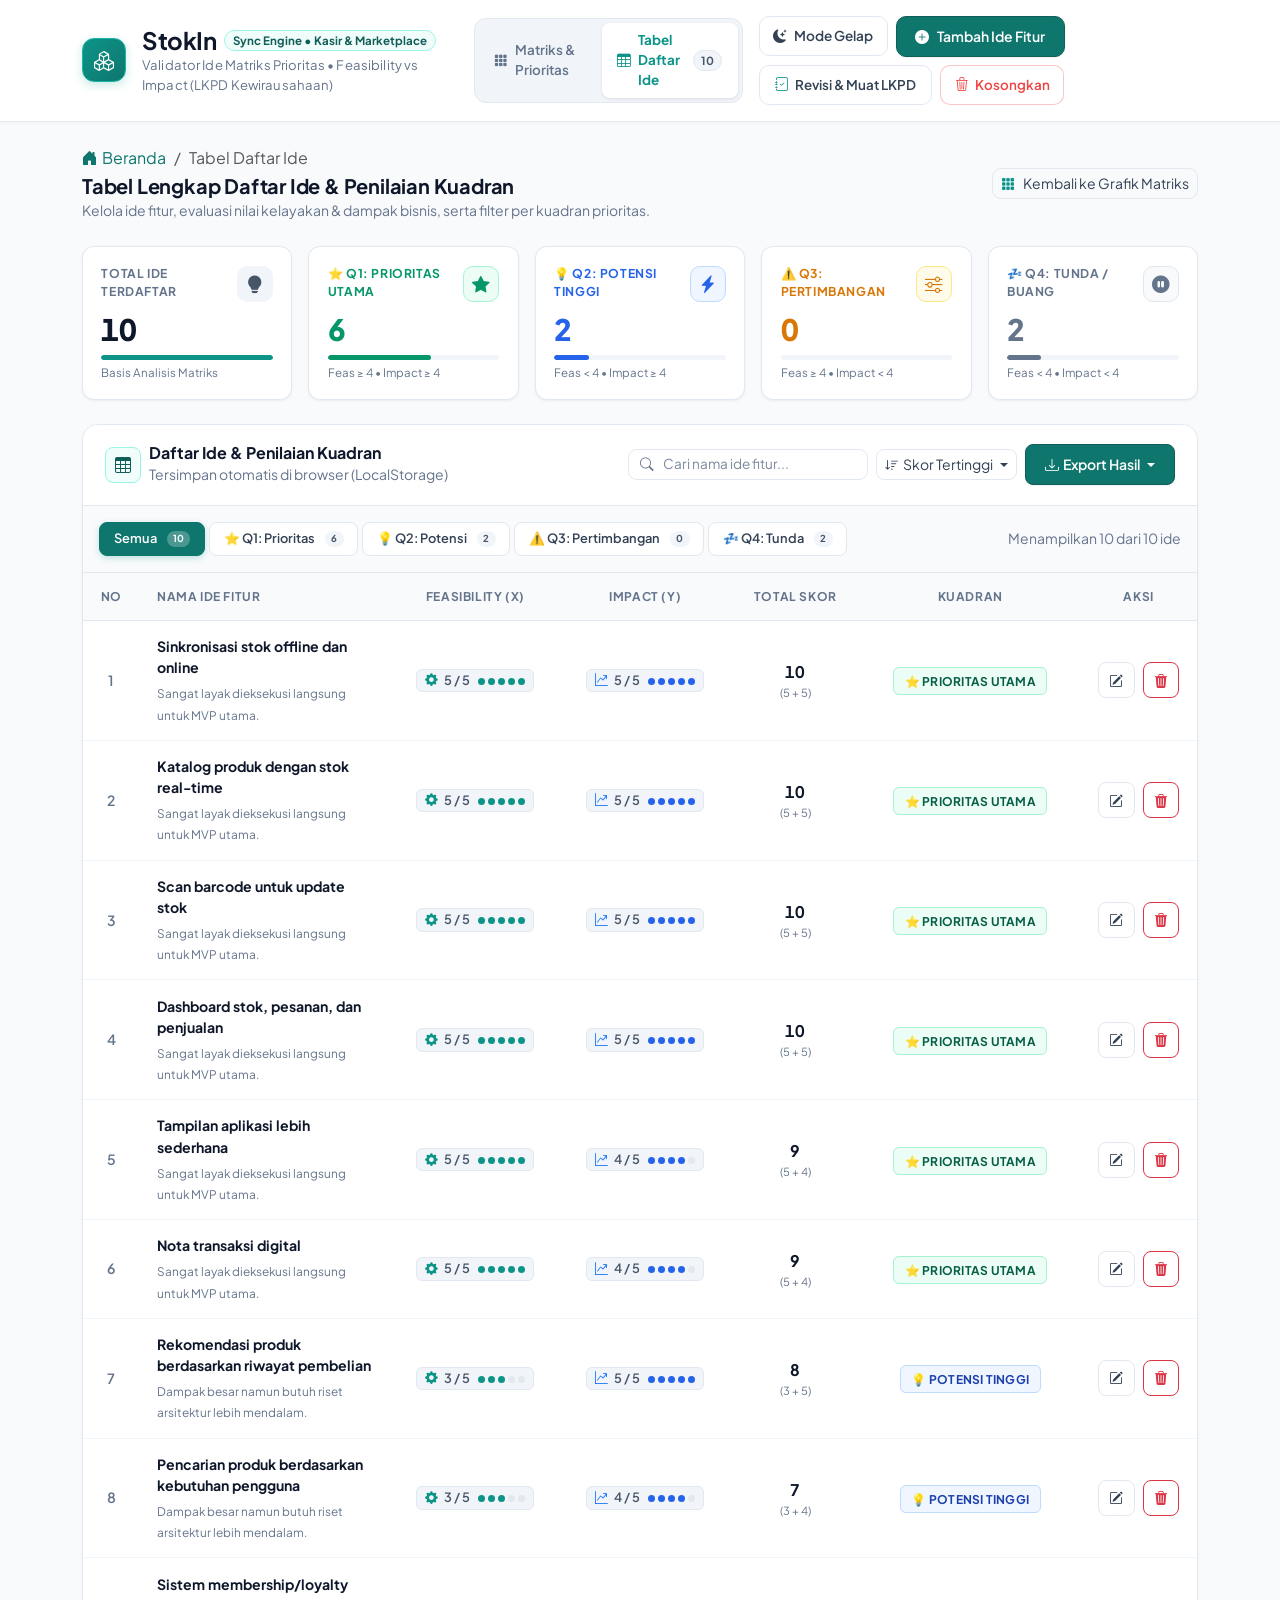
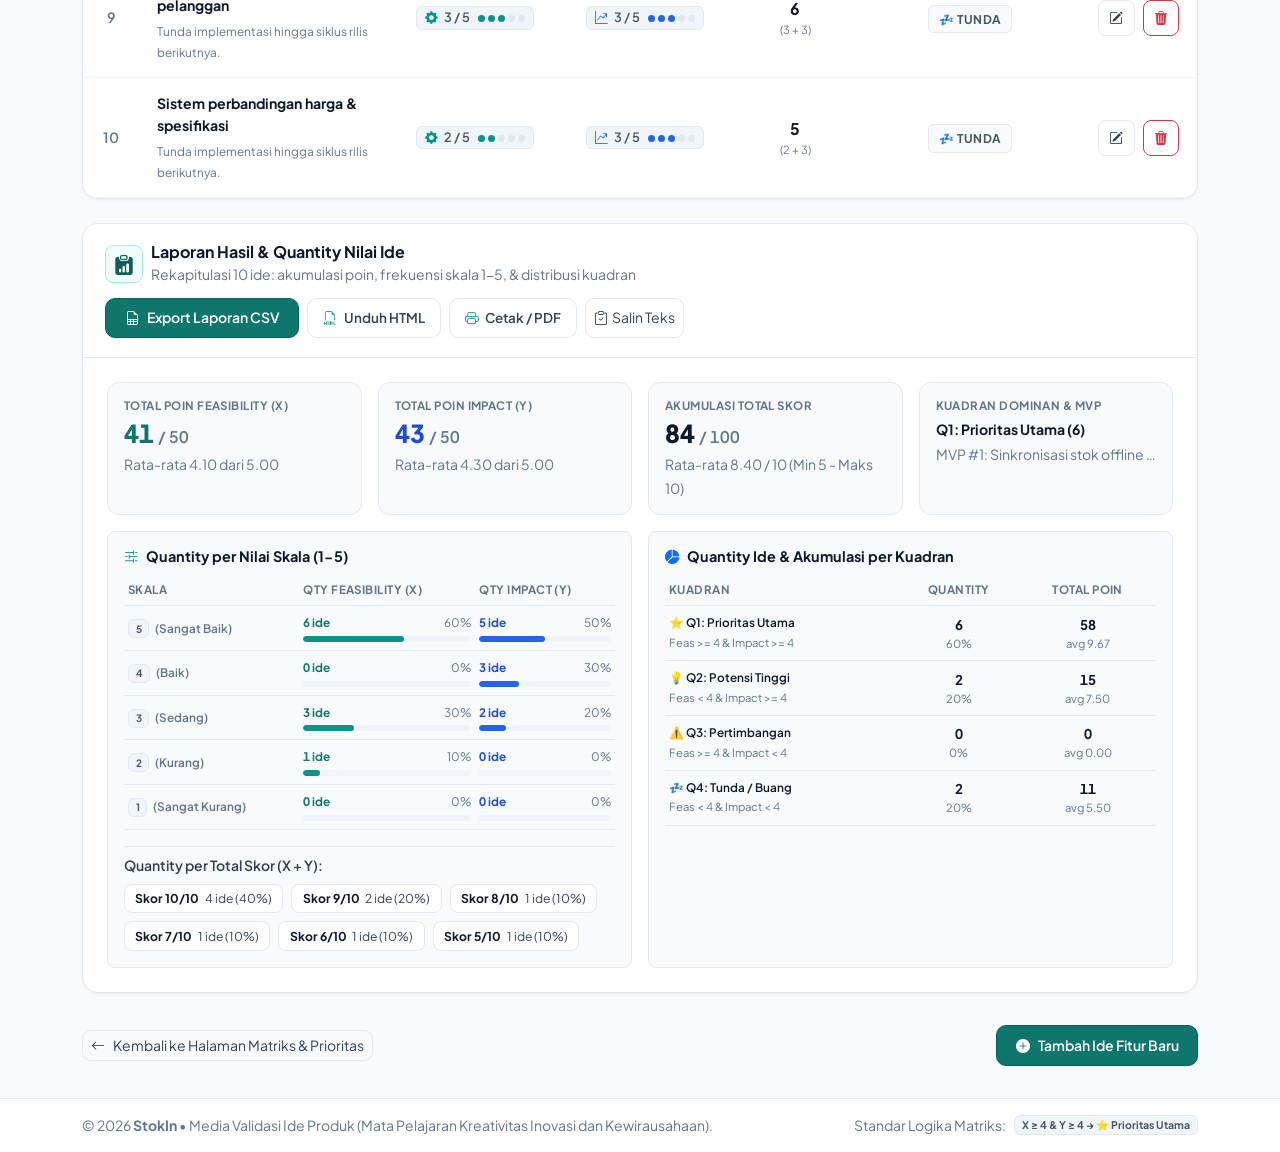
==== commit 6447a91d: "menambahkan fitur export laproran" ====
--- a/daftar-ide.html
+++ b/daftar-ide.html
@@ -935,11 +935,47 @@
                             </ul>
                         </div>
 
-                        <!-- Export CSV -->
-                        <button id="btnExportCSV" type="button" class="btn btn-sm btn-outline-secondary d-inline-flex align-items-center gap-1" style="border-radius: 8px; color: var(--stokin-text-secondary); border-color: var(--stokin-border);">
-                            <i class="bi bi-download"></i>
-                            <span>Export CSV</span>
-                        </button>
+                        <!-- Export Dropdown (Laporan Lengkap & CSV Mentah) -->
+                        <div class="dropdown">
+                            <button class="btn-modern-primary btn-sm dropdown-toggle d-inline-flex align-items-center gap-1"
+                                type="button" id="exportDropdownBtn" data-bs-toggle="dropdown" aria-expanded="false" style="border-radius: 8px;">
+                                <i class="bi bi-download"></i>
+                                <span>Export Hasil</span>
+                            </button>
+                            <ul class="dropdown-menu dropdown-menu-end shadow-sm" aria-labelledby="exportDropdownBtn" style="font-size: 0.84rem; min-width: 230px;">
+                                <li>
+                                    <button type="button" id="btnExportReportCSV" class="dropdown-item d-flex align-items-center gap-2">
+                                        <i class="bi bi-file-earmark-spreadsheet text-success"></i>
+                                        <span>Export Laporan Quantity (CSV)</span>
+                                    </button>
+                                </li>
+                                <li>
+                                    <button type="button" id="btnExportReportHTML" class="dropdown-item d-flex align-items-center gap-2">
+                                        <i class="bi bi-filetype-html" style="color: var(--stokin-teal-600);"></i>
+                                        <span>Unduh Dokumen Laporan (HTML)</span>
+                                    </button>
+                                </li>
+                                <li>
+                                    <button type="button" id="btnPrintReport" class="dropdown-item d-flex align-items-center gap-2">
+                                        <i class="bi bi-printer" style="color: var(--stokin-teal-600);"></i>
+                                        <span>Cetak / Simpan PDF</span>
+                                    </button>
+                                </li>
+                                <li>
+                                    <button type="button" id="btnCopyReport" class="dropdown-item d-flex align-items-center gap-2">
+                                        <i class="bi bi-clipboard-check"></i>
+                                        <span>Salin Ringkasan Teks</span>
+                                    </button>
+                                </li>
+                                <li><hr class="dropdown-divider"></li>
+                                <li>
+                                    <button type="button" id="btnExportCSV" class="dropdown-item d-flex align-items-center gap-2">
+                                        <i class="bi bi-table"></i>
+                                        <span>Export CSV Daftar Ide Saja</span>
+                                    </button>
+                                </li>
+                            </ul>
+                        </div>
                     </div>
                 </div>
 
@@ -1010,6 +1046,11 @@
                 </div>
 
             </div>
+        </section>
+
+        <!-- QUANTITY REPORT SECTION -->
+        <section aria-label="Laporan Hasil dan Quantity Nilai Ide" class="mb-4">
+            <div id="quantityReportContainer"></div>
         </section>
 
         <!-- BOTTOM NAVIGATION SHORTCUT -->
@@ -1450,6 +1491,12 @@
         function renderAll() {
             renderStats();
             renderTable();
+            if (window.StokIn && window.StokIn.renderQuantityReportSection) {
+                window.StokIn.renderQuantityReportSection('#quantityReportContainer', ideas, {
+                    notify: showNotification,
+                    idSuffix: 'daftar'
+                });
+            }
         }
 
         function applyFilter(quadrantKey) {
--- a/stokin-shared.css
+++ b/stokin-shared.css
@@ -398,7 +398,7 @@
     .table-controls-bar .dropdown .dropdown-toggle,
     .table-controls-bar #btnExportCSV {
         width: 100%;
-        min-height: 40px;
+        min-height: 44px;
         justify-content: center;
     }
 
@@ -600,3 +600,159 @@
     white-space: pre-wrap;
     overflow-wrap: break-word;
 }
+
+/* Quantity Report Section & Print Sheet */
+.report-summary-tile {
+    background-color: var(--stokin-card-subtle);
+    border: 1px solid var(--stokin-border);
+    border-radius: 12px;
+    padding: 0.9rem 1rem;
+    min-width: 0;
+}
+
+.report-summary-label {
+    font-size: 0.72rem;
+    font-weight: 700;
+    text-transform: uppercase;
+    letter-spacing: 0.04em;
+    color: var(--stokin-text-muted);
+    margin-bottom: 0.3rem;
+}
+
+.report-summary-num {
+    font-size: clamp(1.2rem, 2.5vw, 1.55rem);
+    font-weight: 800;
+    line-height: 1.2;
+    font-variant-numeric: tabular-nums;
+    margin-bottom: 0.2rem;
+}
+
+.report-teal-val {
+    color: var(--stokin-teal-700);
+}
+
+[data-theme="dark"] .report-teal-val {
+    color: #5eead4;
+}
+
+.report-blue-val {
+    color: #1d4ed8;
+}
+
+[data-theme="dark"] .report-blue-val {
+    color: #93c5fd;
+}
+
+.report-dist-table {
+    --bs-table-bg: transparent;
+    --bs-table-color: var(--stokin-text-primary);
+    --bs-table-border-color: var(--stokin-border);
+    font-size: 0.84rem;
+}
+
+.report-dist-table th {
+    font-size: 0.72rem;
+    text-transform: uppercase;
+    letter-spacing: 0.04em;
+    color: var(--stokin-text-muted);
+    font-weight: 700;
+    border-bottom-width: 1px;
+    padding-top: 0.45rem;
+    padding-bottom: 0.45rem;
+}
+
+.report-dist-table td {
+    padding-top: 0.5rem;
+    padding-bottom: 0.5rem;
+    vertical-align: middle;
+}
+
+.report-mini-track {
+    height: 6px;
+    width: 100%;
+    border-radius: 999px;
+    background-color: var(--stokin-kpi-bar-track);
+    overflow: hidden;
+}
+
+.report-mini-fill {
+    height: 100%;
+    border-radius: 999px;
+    transition: width 0.35s var(--ease-out-smooth);
+}
+
+.report-score-chip {
+    display: inline-flex;
+    align-items: center;
+    gap: 0.35rem;
+    padding: 0.3rem 0.65rem;
+    border-radius: 8px;
+    font-size: 0.76rem;
+    background-color: var(--stokin-surface);
+    color: var(--stokin-text-secondary);
+    border: 1px solid var(--stokin-border);
+}
+
+.report-score-chip strong {
+    color: var(--stokin-text-primary);
+}
+
+.report-action-bar > button {
+    min-height: 40px;
+}
+
+@media (max-width: 575.98px) {
+    .report-action-bar {
+        display: grid !important;
+        grid-template-columns: repeat(2, minmax(0, 1fr));
+        width: 100%;
+        gap: 0.5rem !important;
+    }
+
+    .report-action-bar > button {
+        width: 100%;
+        min-height: 44px;
+        font-size: 0.78rem;
+        padding-left: 0.5rem;
+        padding-right: 0.5rem;
+    }
+}
+
+/* Dark-mode friendly Bootstrap dropdowns */
+.dropdown-menu {
+    background-color: var(--stokin-surface);
+    border-color: var(--stokin-border);
+    color: var(--stokin-text-primary);
+}
+
+.dropdown-item {
+    color: var(--stokin-text-primary);
+}
+
+.dropdown-item:hover,
+.dropdown-item:focus {
+    background-color: var(--stokin-hover-bg);
+    color: var(--stokin-text-primary);
+}
+
+.dropdown-divider {
+    border-color: var(--stokin-border);
+}
+
+#stokinPrintSheet {
+    display: none;
+}
+
+@media print {
+    body > *:not(#stokinPrintSheet) {
+        display: none !important;
+    }
+
+    #stokinPrintSheet {
+        display: block !important;
+        background: #ffffff !important;
+        color: #0f172a !important;
+        padding: 0 !important;
+        margin: 0 !important;
+    }
+}
